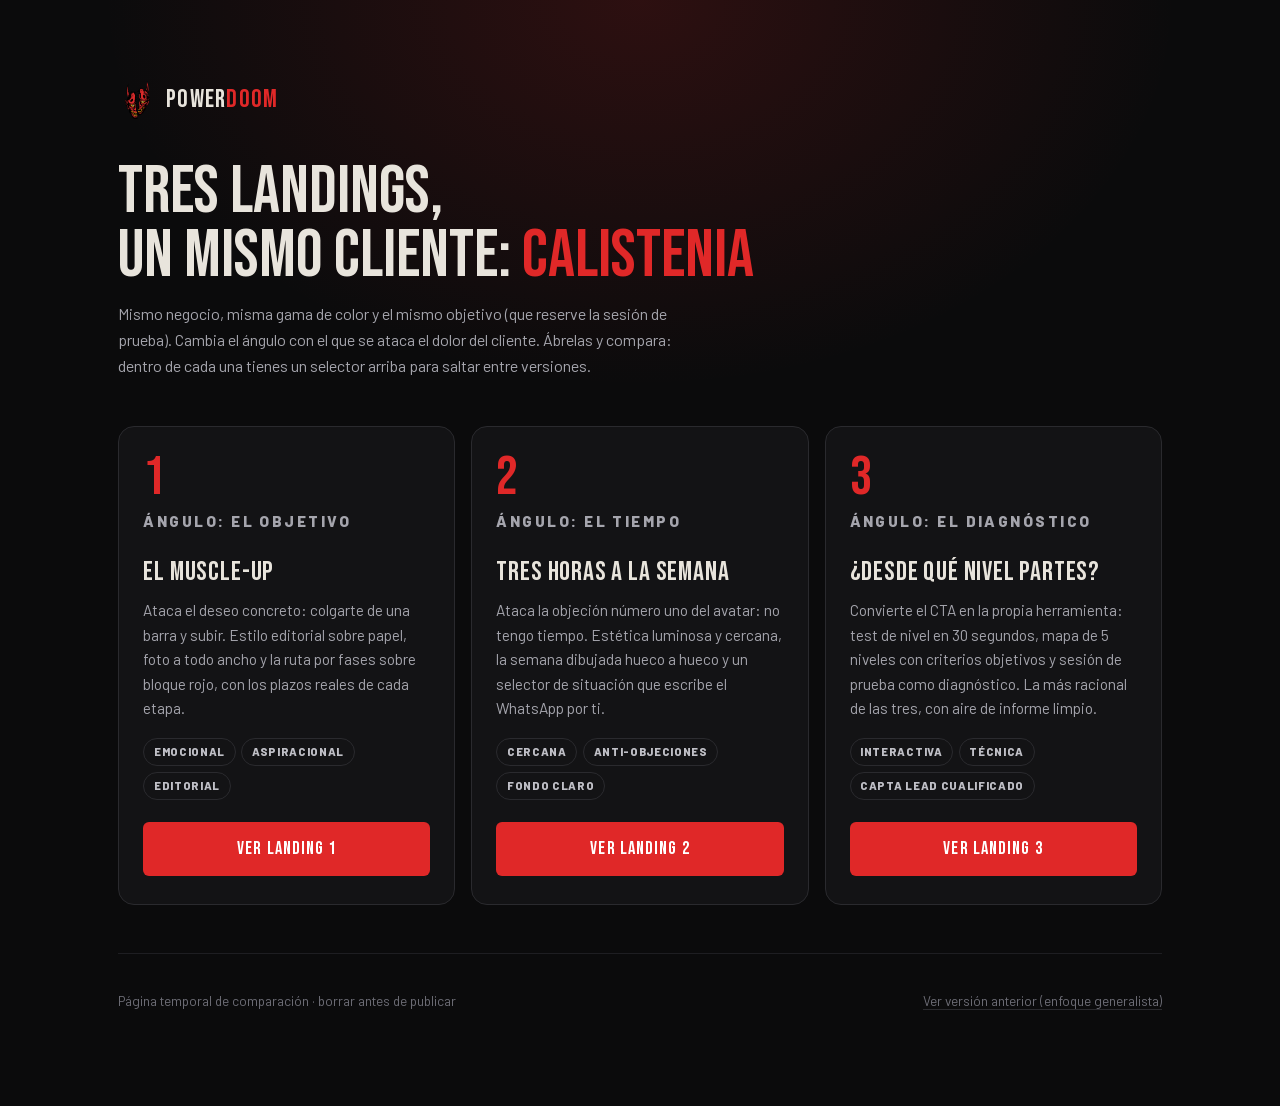
==== index.html @ d5144b17 "feat: tres landings de calistenia para comparar Reenfoca el sitio a calistenia y al avatar objetivo " ====
<!DOCTYPE html>
<html lang="es">
<head>
<meta charset="utf-8">
<meta name="viewport" content="width=device-width, initial-scale=1">
<title>PowerDoom · Elegir versión de landing</title>
<meta name="robots" content="noindex,nofollow">
<meta name="theme-color" content="#0B0B0C">
<link rel="icon" href="assets/favicon.svg" type="image/svg+xml">
<link rel="stylesheet" href="css/fonts.css">
<style>
  *,*::before,*::after{box-sizing:border-box}
  body{margin:0;background:#0B0B0C;color:#E8E4DC;font-family:'Barlow',system-ui,sans-serif;line-height:1.6;
    background-image:radial-gradient(60% 50% at 50% 0%,rgba(224,40,40,.16),transparent 70%)}
  a{color:inherit;text-decoration:none}
  .wrap{max-width:1120px;margin-inline:auto;padding:clamp(2.5rem,7vw,5rem) clamp(1.1rem,4vw,2.4rem)}
  .top{display:flex;align-items:center;gap:.6rem;margin-bottom:2.5rem}
  .top img{width:38px;height:38px;object-fit:contain}
  .top span{font-family:'Bebas',sans-serif;font-size:1.6rem;letter-spacing:.05em}
  .top b{color:#E02828;font-weight:400}
  h1{font-family:'Bebas',sans-serif;font-weight:400;font-size:clamp(2.4rem,6vw,4.2rem);line-height:.95;margin:0 0 .8rem;text-transform:uppercase}
  h1 em{font-style:normal;color:#E02828}
  .sub{color:#a5a5ad;max-width:62ch;margin:0 0 3rem}
  .grid{display:grid;grid-template-columns:repeat(auto-fit,minmax(280px,1fr));gap:1rem}
  .card{display:flex;flex-direction:column;background:#131315;border:1px solid #2A2A2E;border-radius:16px;padding:1.8rem 1.5rem;transition:transform .25s cubic-bezier(.22,.61,.36,1),border-color .25s}
  .card:hover{transform:translateY(-6px);border-color:#E02828}
  .n{font-family:'Bebas',sans-serif;font-size:3.4rem;line-height:.8;color:#E02828;margin-bottom:.6rem}
  .card h2{font-family:'Bebas',sans-serif;font-weight:400;font-size:1.7rem;letter-spacing:.03em;margin:0 0 .2rem;text-transform:uppercase}
  .ang{font-size:.72rem;letter-spacing:.16em;text-transform:uppercase;color:#E02828;font-weight:800;margin:0 0 .9rem}
  .card p{color:#a5a5ad;margin:0 0 1.1rem;font-size:.96rem}
  .tags{list-style:none;display:flex;flex-wrap:wrap;gap:.35rem;padding:0;margin:0 0 1.4rem}
  .tags li{font-size:.7rem;letter-spacing:.06em;text-transform:uppercase;font-weight:700;color:#c0c0c7;border:1px solid #2A2A2E;border-radius:99px;padding:.25rem .6rem}
  .go{margin-top:auto;display:inline-flex;align-items:center;justify-content:center;background:#E02828;color:#fff;font-family:'Bebas',sans-serif;font-size:1.15rem;letter-spacing:.06em;padding:.75rem 1.2rem;border-radius:6px;text-transform:uppercase}
  .card:hover .go{background:#f23434}
  .foot{margin-top:3rem;font-size:.85rem;color:#6d6d76;border-top:1px solid #1E1E22;padding-top:1.4rem;display:flex;flex-wrap:wrap;gap:.5rem 1.5rem;justify-content:space-between}
  .foot a{border-bottom:1px solid #2A2A2E}
  .foot a:hover{color:#E02828}
</style>
</head>
<body>
<div class="wrap">
  <div class="top"><img src="assets/img/icon/powerdoom-head.webp" alt=""><span>POWER<b>DOOM</b></span></div>

  <h1>Tres landings,<br>un mismo cliente: <em>calistenia</em></h1>
  <p class="sub">Mismo negocio, misma gama de color y el mismo objetivo (que reserve la sesión de prueba). Cambia el ángulo con el que se ataca el dolor del cliente. Ábrelas y compara: dentro de cada una tienes un selector arriba para saltar entre versiones.</p>

  <div class="grid">
    <a class="card" href="l1.html">
      <div class="n">1</div>
      <p class="ang">Ángulo: el objetivo</p>
      <h2>El muscle-up</h2>
      <p>Ataca el deseo concreto: colgarte de una barra y subir. Estilo editorial sobre papel, foto a todo ancho y la ruta por fases sobre bloque rojo, con los plazos reales de cada etapa.</p>
      <ul class="tags"><li>Emocional</li><li>Aspiracional</li><li>Editorial</li></ul>
      <span class="go">Ver landing 1</span>
    </a>

    <a class="card" href="l2.html">
      <div class="n">2</div>
      <p class="ang">Ángulo: el tiempo</p>
      <h2>Tres horas a la semana</h2>
      <p>Ataca la objeción número uno del avatar: no tengo tiempo. Estética luminosa y cercana, la semana dibujada hueco a hueco y un selector de situación que escribe el WhatsApp por ti.</p>
      <ul class="tags"><li>Cercana</li><li>Anti-objeciones</li><li>Fondo claro</li></ul>
      <span class="go">Ver landing 2</span>
    </a>

    <a class="card" href="l3.html">
      <div class="n">3</div>
      <p class="ang">Ángulo: el diagnóstico</p>
      <h2>¿Desde qué nivel partes?</h2>
      <p>Convierte el CTA en la propia herramienta: test de nivel en 30 segundos, mapa de 5 niveles con criterios objetivos y sesión de prueba como diagnóstico. La más racional de las tres, con aire de informe limpio.</p>
      <ul class="tags"><li>Interactiva</li><li>Técnica</li><li>Capta lead cualificado</li></ul>
      <span class="go">Ver landing 3</span>
    </a>
  </div>

  <div class="foot">
    <p>Página temporal de comparación · borrar antes de publicar</p>
    <p><a href="old-generalista.html">Ver versión anterior (enfoque generalista)</a></p>
  </div>
</div>
</body>
</html>
---- css/fonts.css ----
/* Fuentes autoalojadas compartidas por las tres landings */
@font-face{font-family:'Bebas';src:url('../assets/fonts/bebasneue-400.woff2') format('woff2');font-weight:400;font-display:swap;font-style:normal}
@font-face{font-family:'Barlow';src:url('../assets/fonts/barlow-400.woff2') format('woff2');font-weight:400;font-display:swap;font-style:normal}
@font-face{font-family:'Barlow';src:url('../assets/fonts/barlow-600.woff2') format('woff2');font-weight:600;font-display:swap;font-style:normal}
@font-face{font-family:'Barlow';src:url('../assets/fonts/barlow-800.woff2') format('woff2');font-weight:800;font-display:swap;font-style:normal}
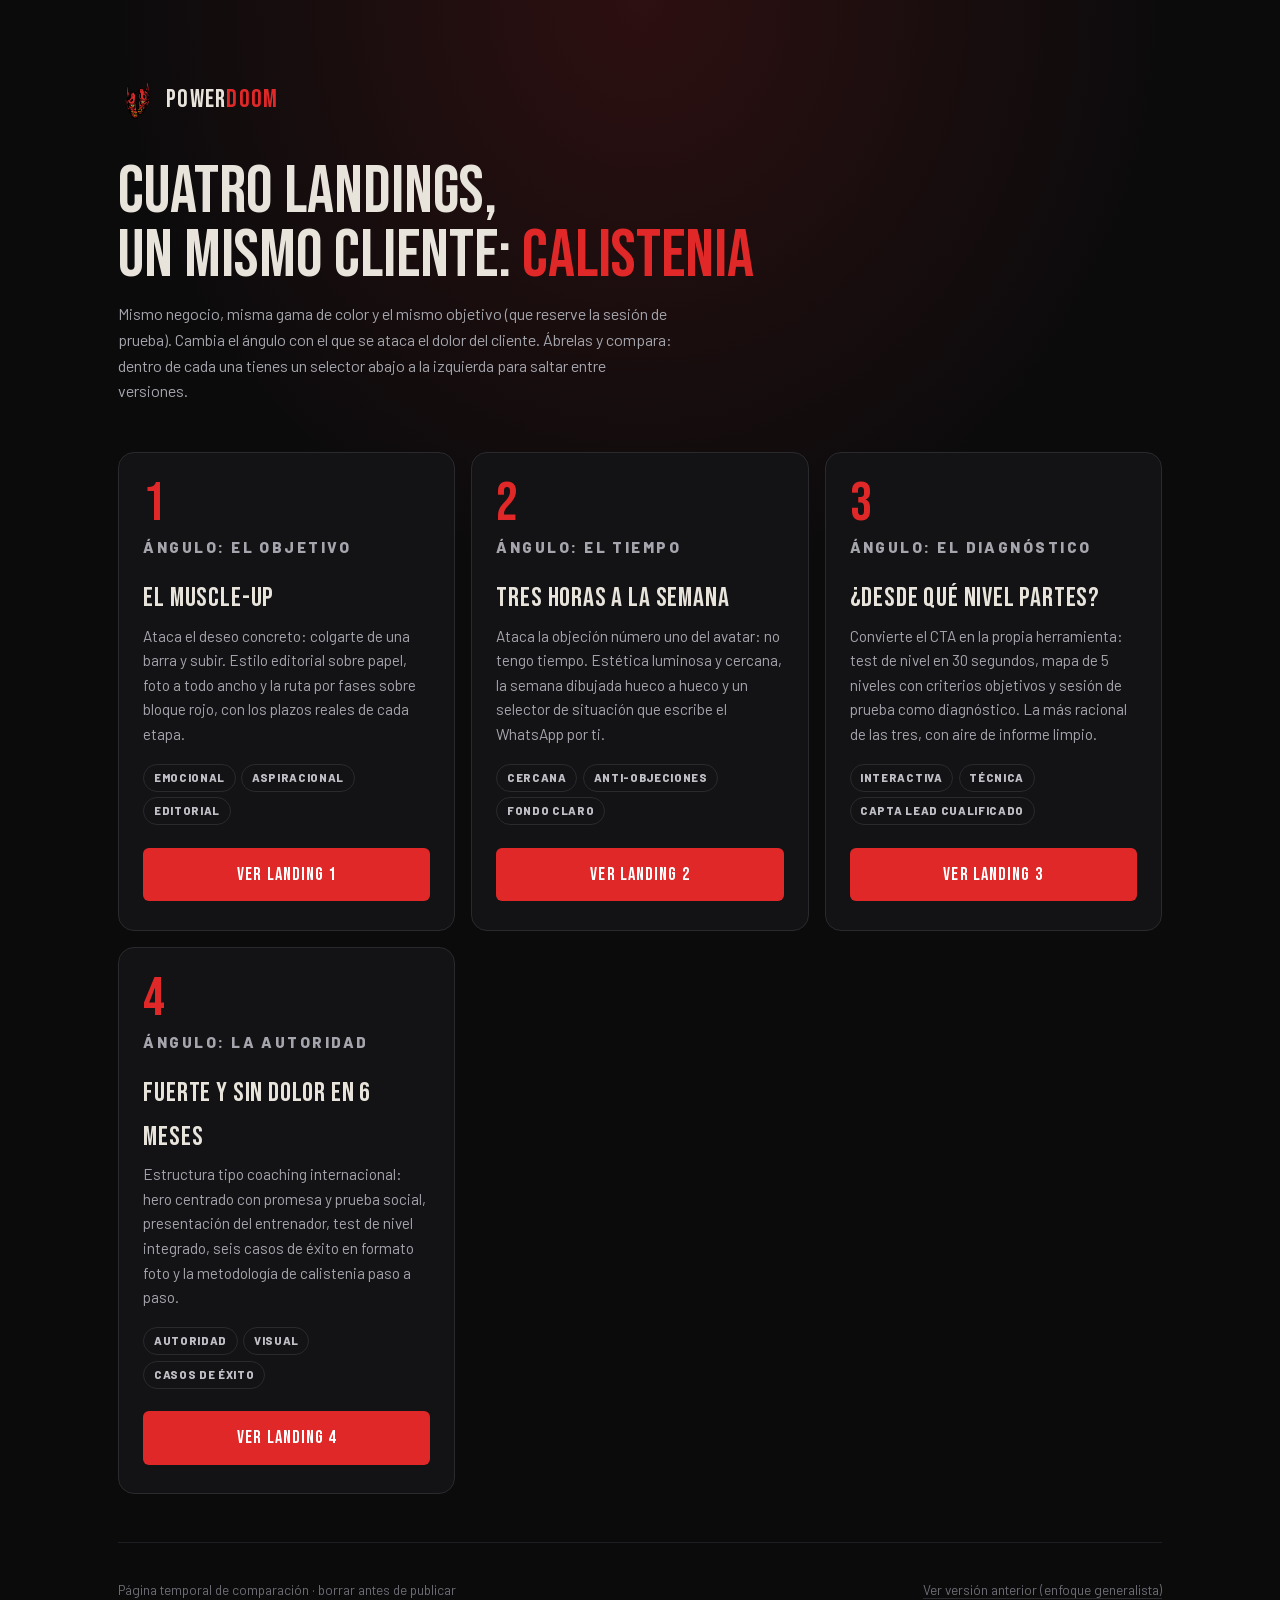
==== commit a6e34feb: "l4" ====
--- a/index.html
+++ b/index.html
@@ -41,8 +41,8 @@
 <div class="wrap">
   <div class="top"><img src="assets/img/icon/powerdoom-head.webp" alt=""><span>POWER<b>DOOM</b></span></div>
 
-  <h1>Tres landings,<br>un mismo cliente: <em>calistenia</em></h1>
-  <p class="sub">Mismo negocio, misma gama de color y el mismo objetivo (que reserve la sesión de prueba). Cambia el ángulo con el que se ataca el dolor del cliente. Ábrelas y compara: dentro de cada una tienes un selector arriba para saltar entre versiones.</p>
+  <h1>Cuatro landings,<br>un mismo cliente: <em>calistenia</em></h1>
+  <p class="sub">Mismo negocio, misma gama de color y el mismo objetivo (que reserve la sesión de prueba). Cambia el ángulo con el que se ataca el dolor del cliente. Ábrelas y compara: dentro de cada una tienes un selector abajo a la izquierda para saltar entre versiones.</p>
 
   <div class="grid">
     <a class="card" href="l1.html">
@@ -71,6 +71,15 @@
       <ul class="tags"><li>Interactiva</li><li>Técnica</li><li>Capta lead cualificado</li></ul>
       <span class="go">Ver landing 3</span>
     </a>
+
+    <a class="card" href="l4.html">
+      <div class="n">4</div>
+      <p class="ang">Ángulo: la autoridad</p>
+      <h2>Fuerte y sin dolor en 6 meses</h2>
+      <p>Estructura tipo coaching internacional: hero centrado con promesa y prueba social, presentación del entrenador, test de nivel integrado, seis casos de éxito en formato foto y la metodología de calistenia paso a paso.</p>
+      <ul class="tags"><li>Autoridad</li><li>Visual</li><li>Casos de éxito</li></ul>
+      <span class="go">Ver landing 4</span>
+    </a>
   </div>
 
   <div class="foot">
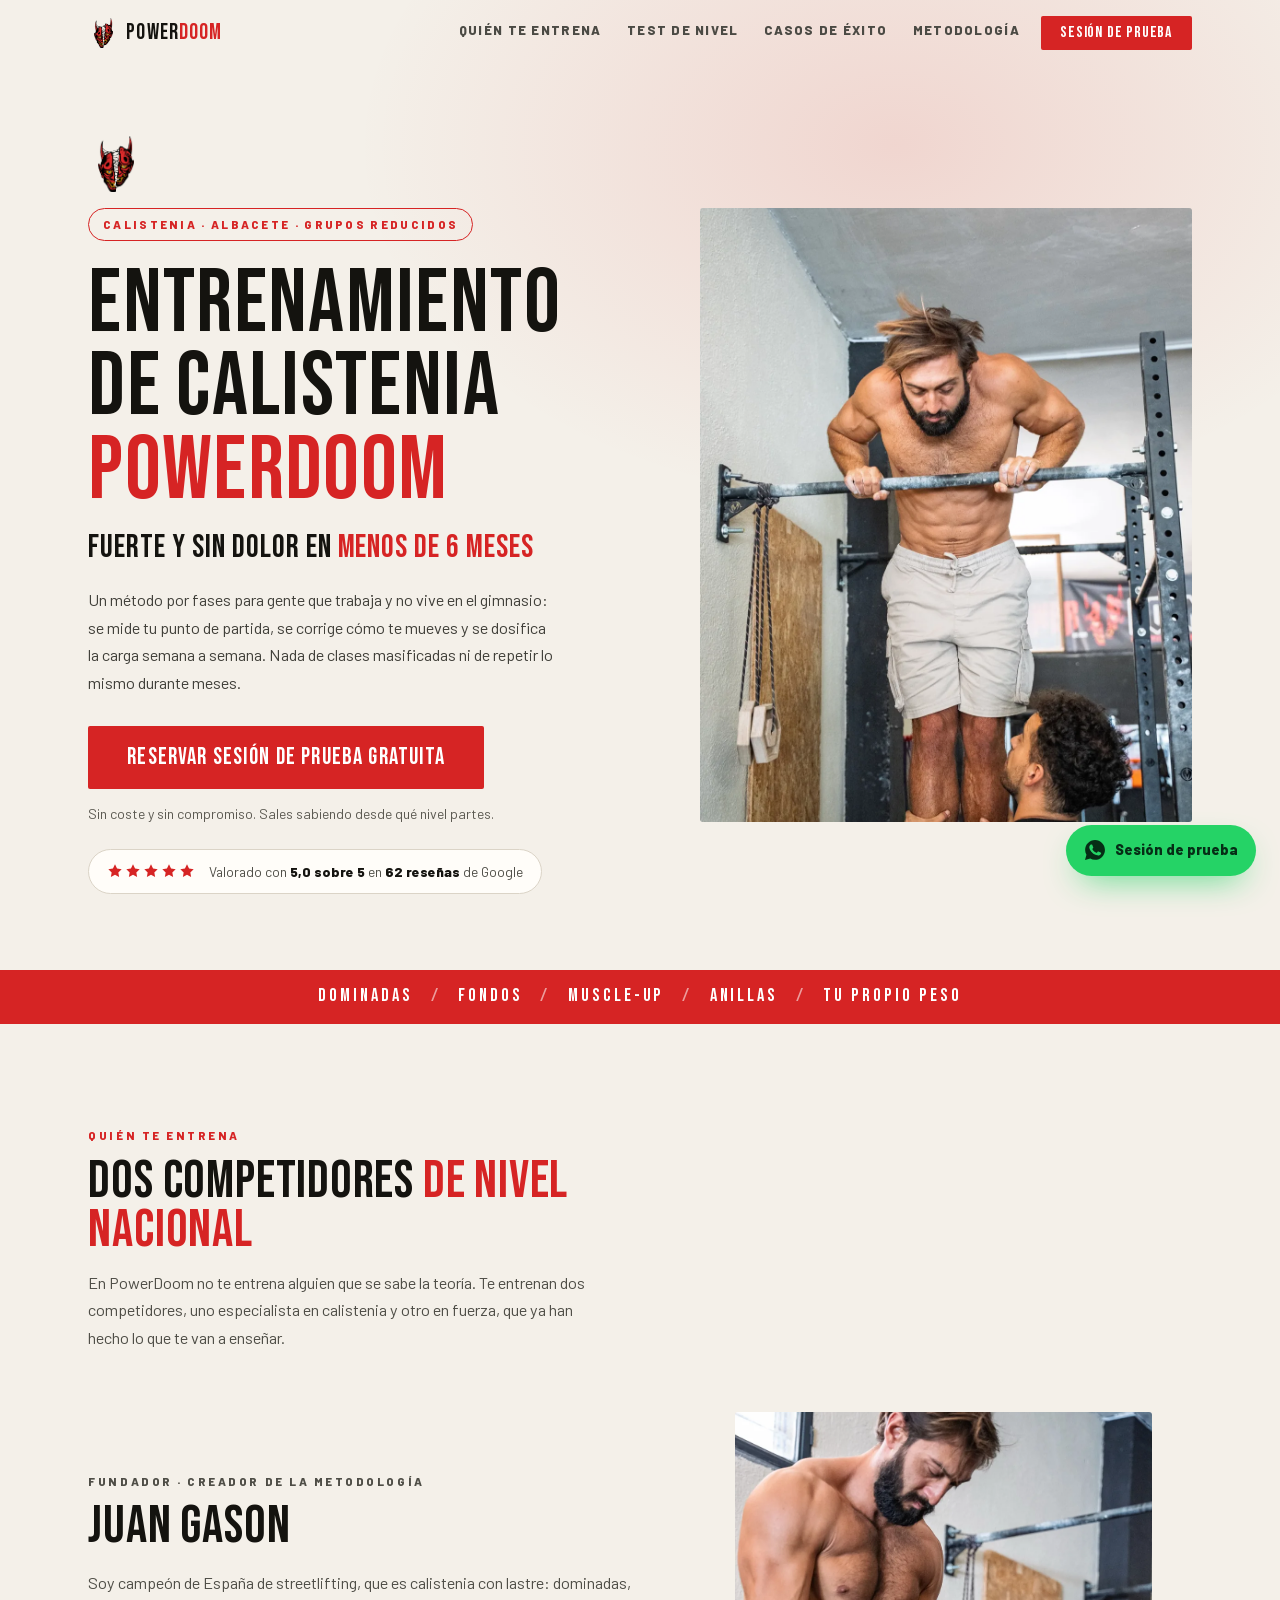
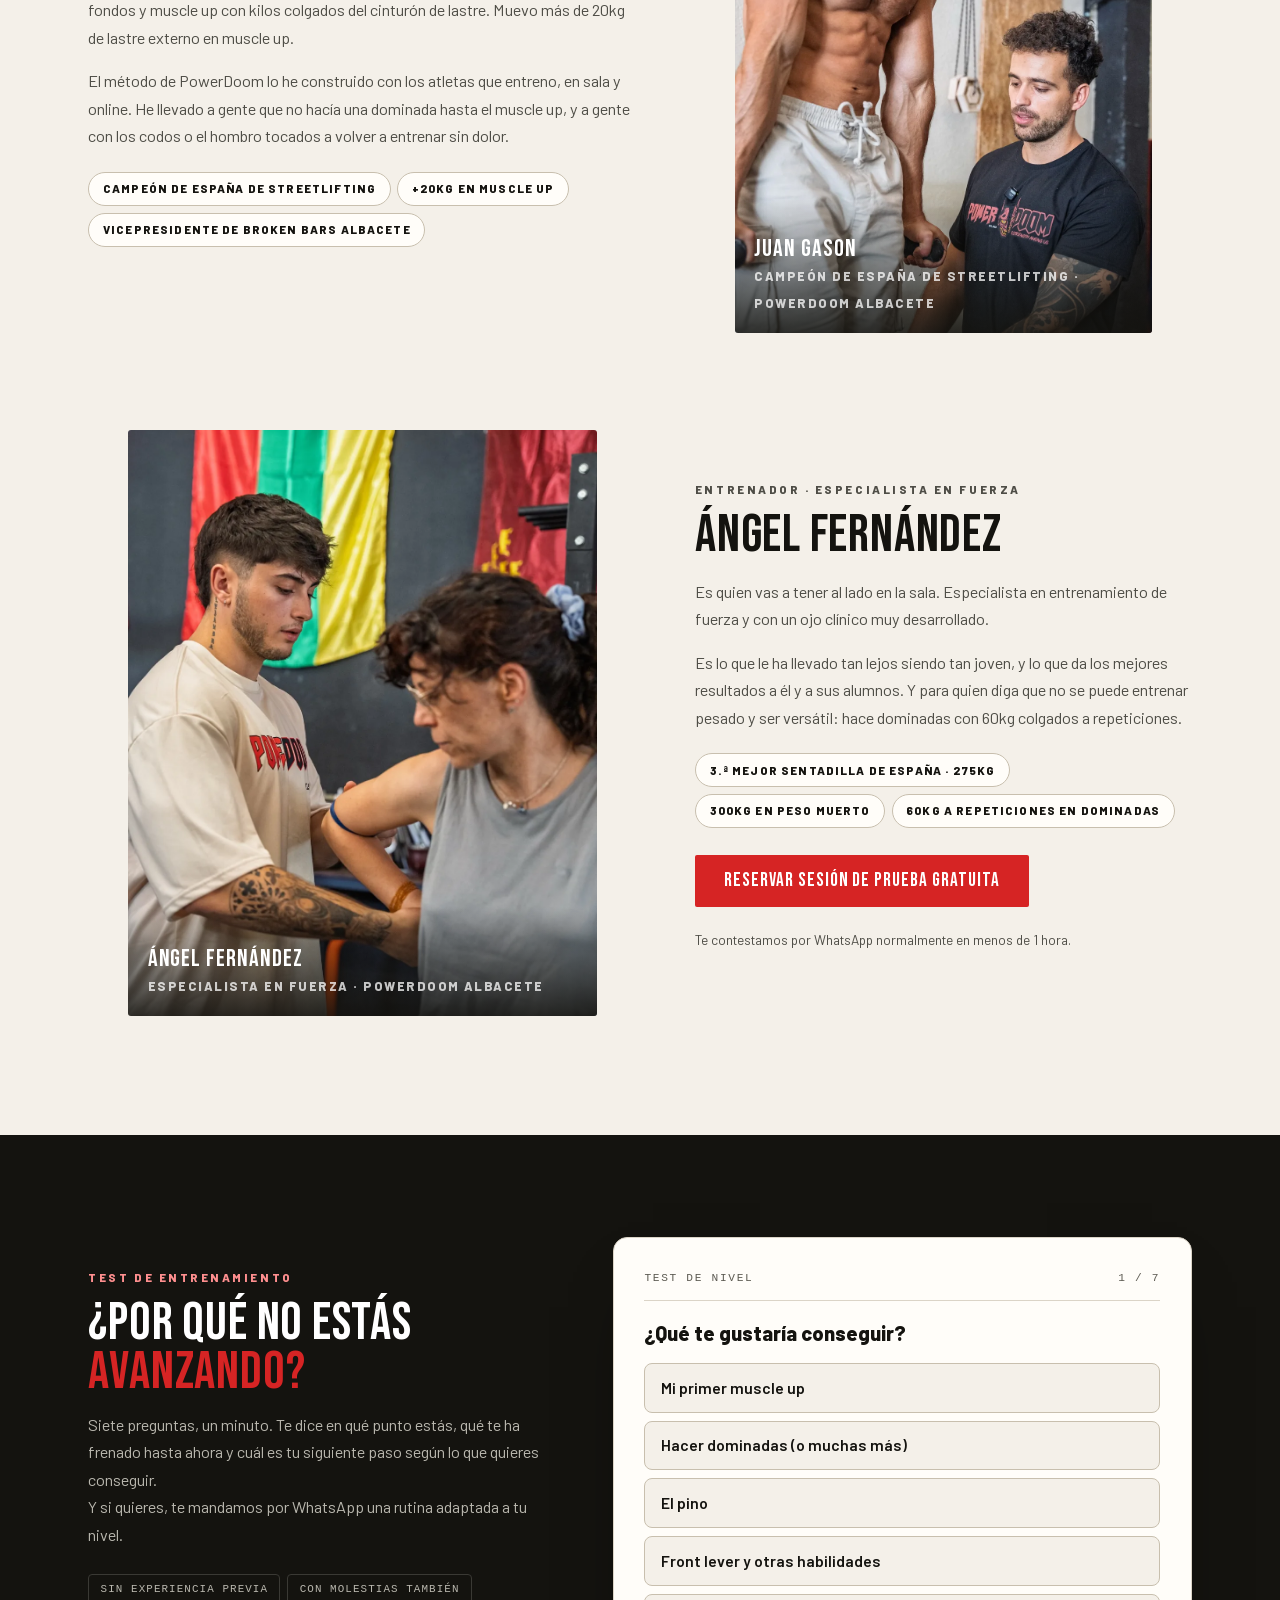
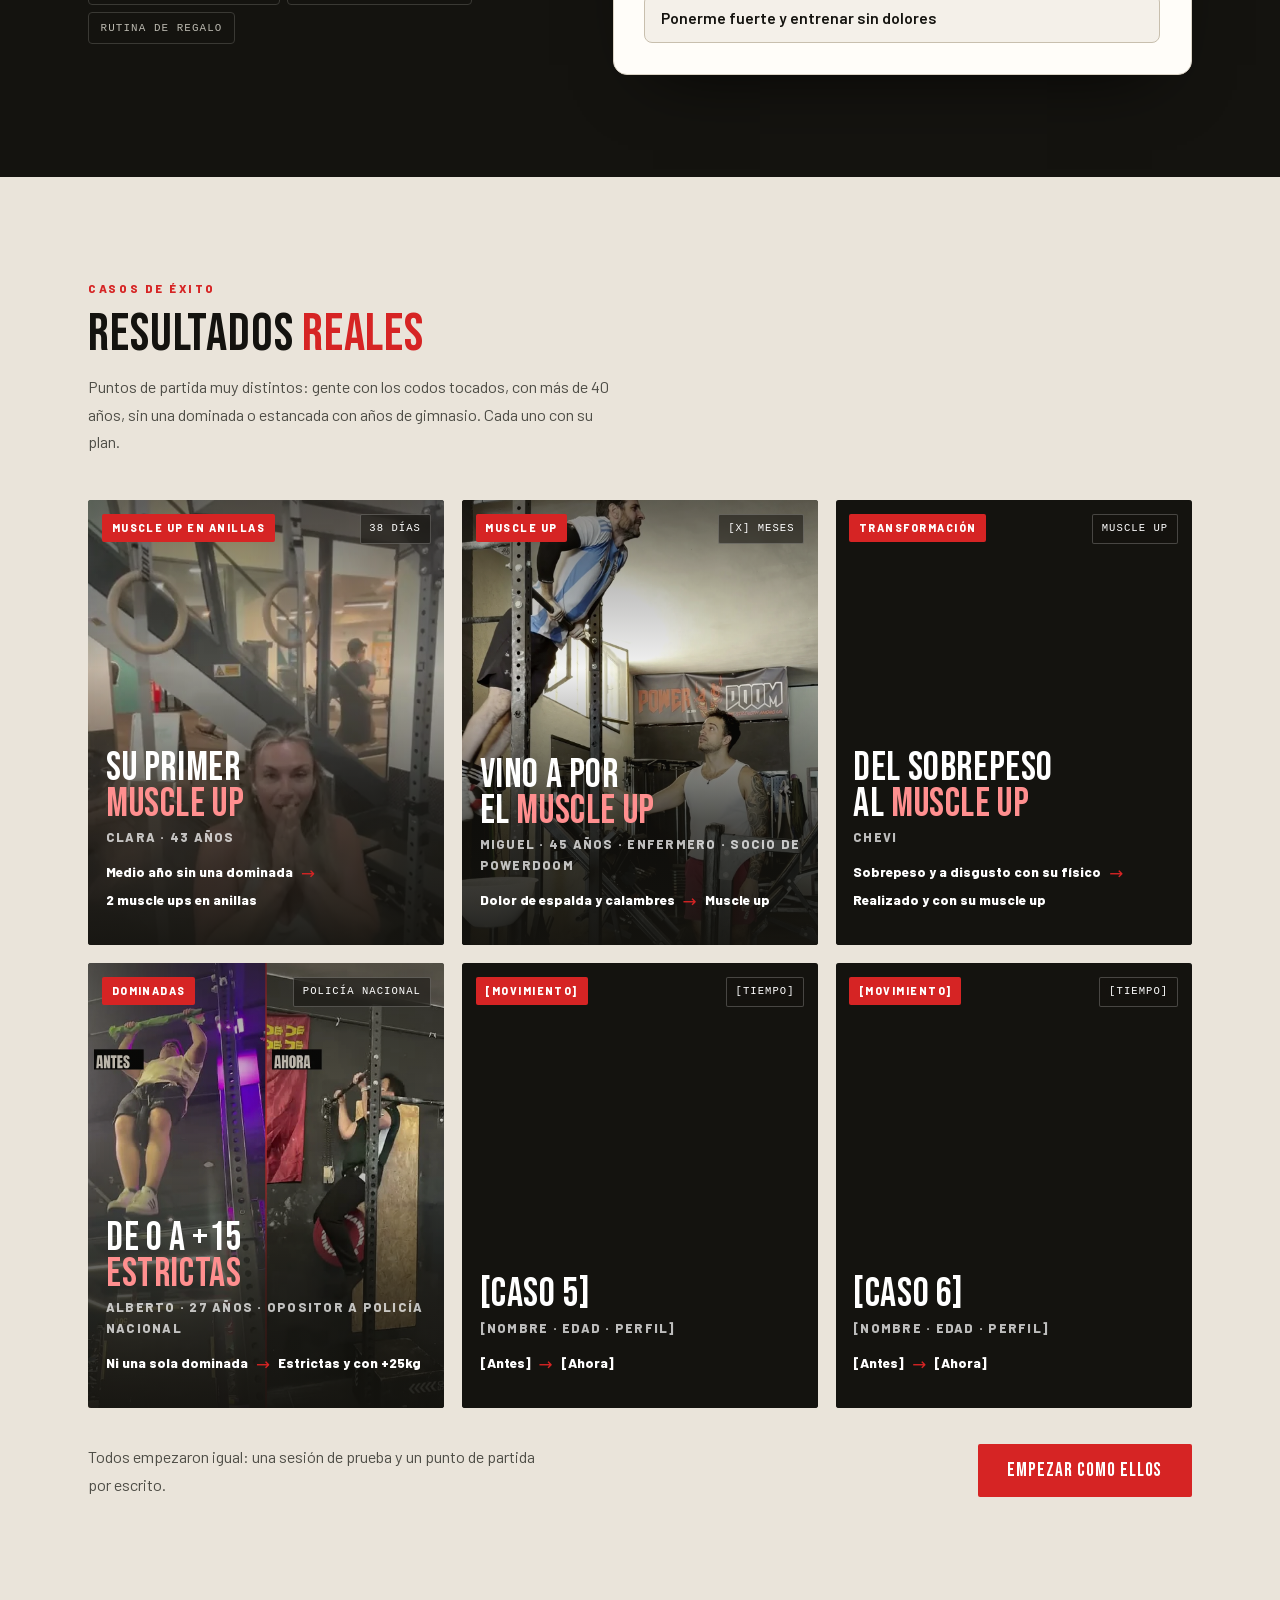
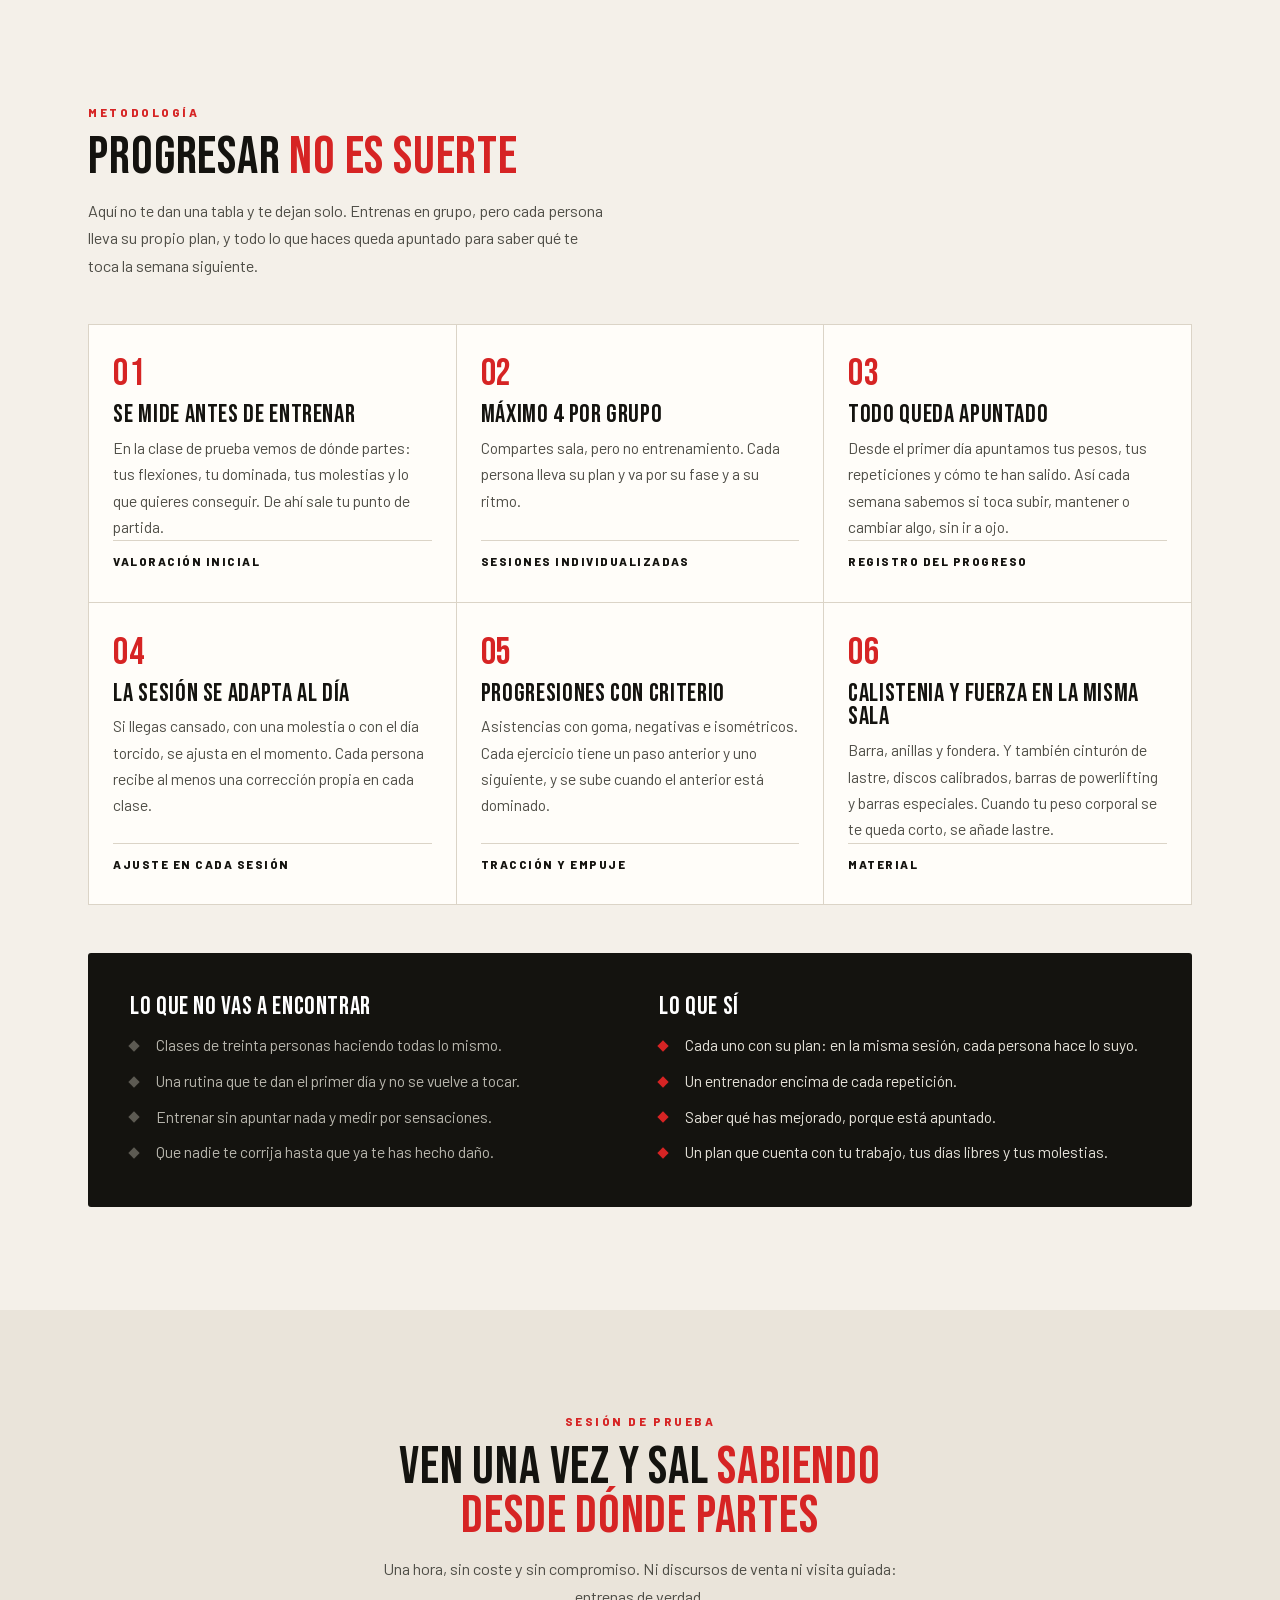
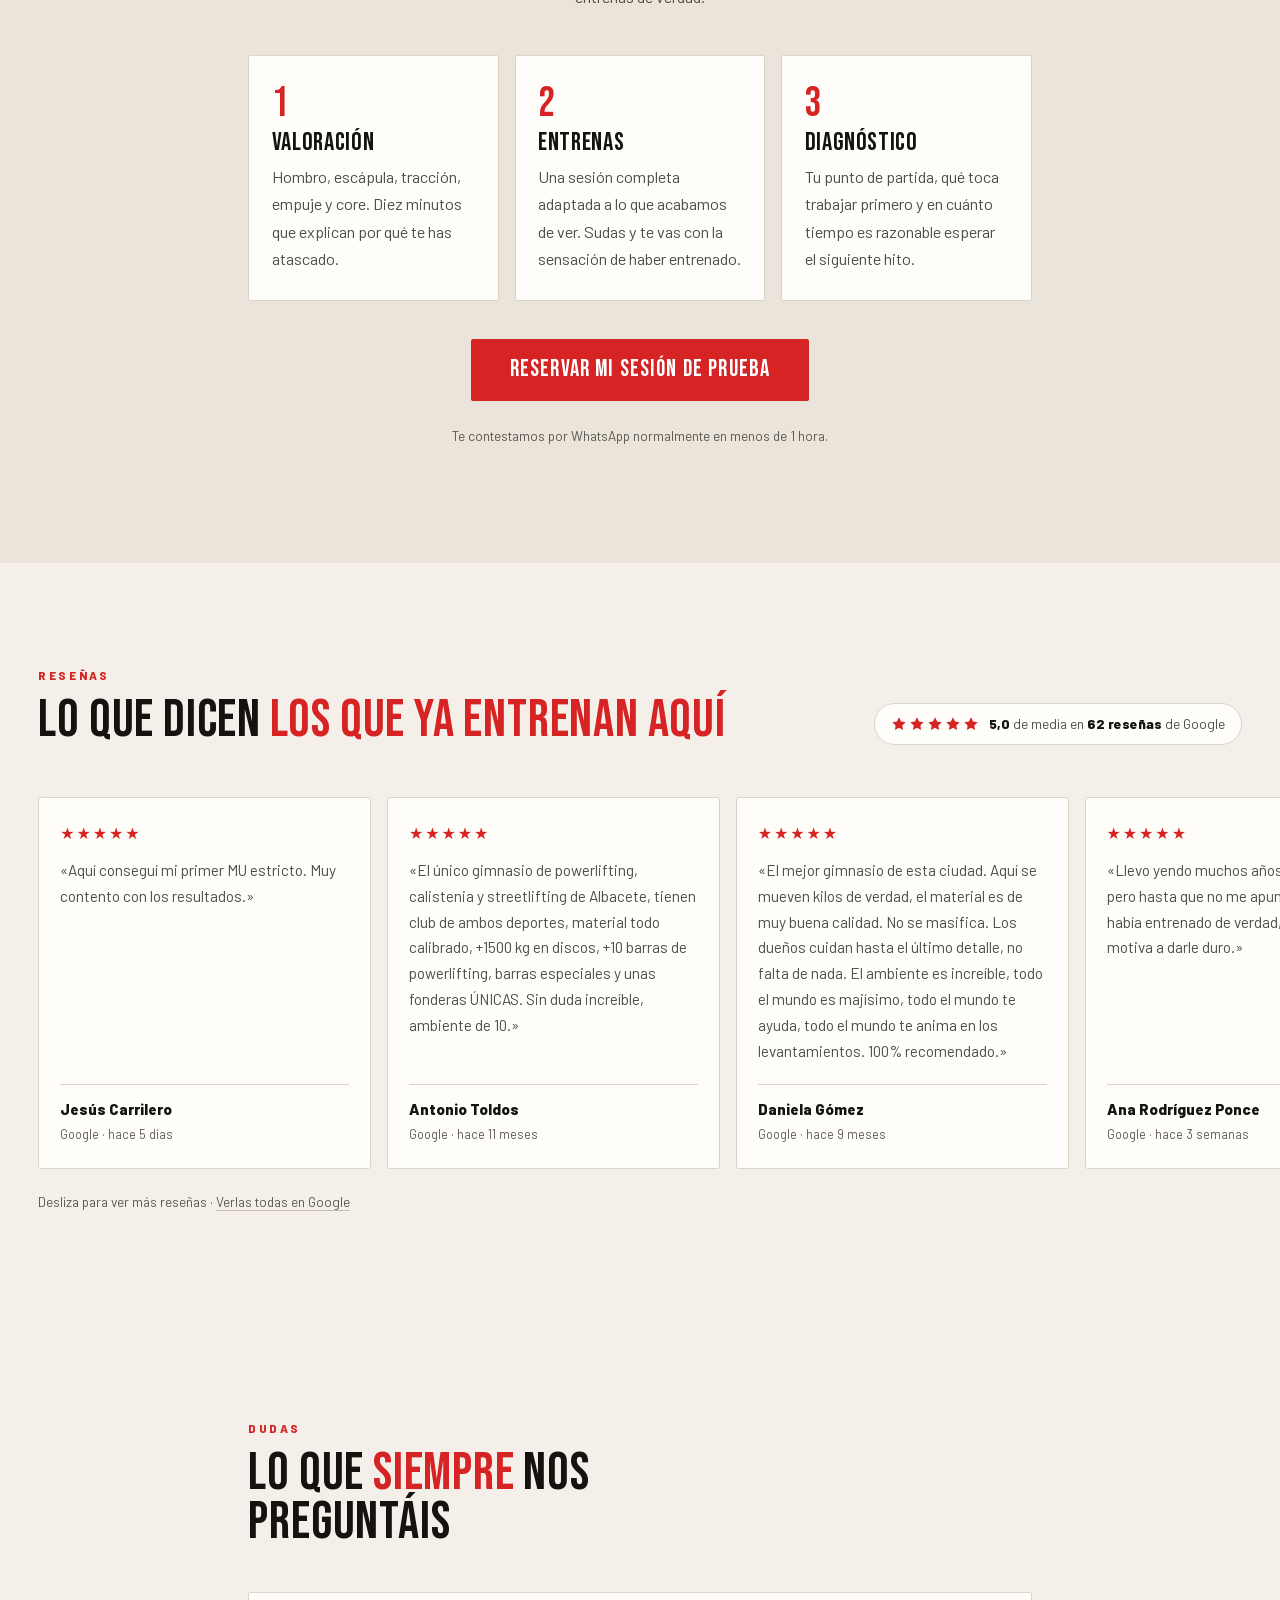
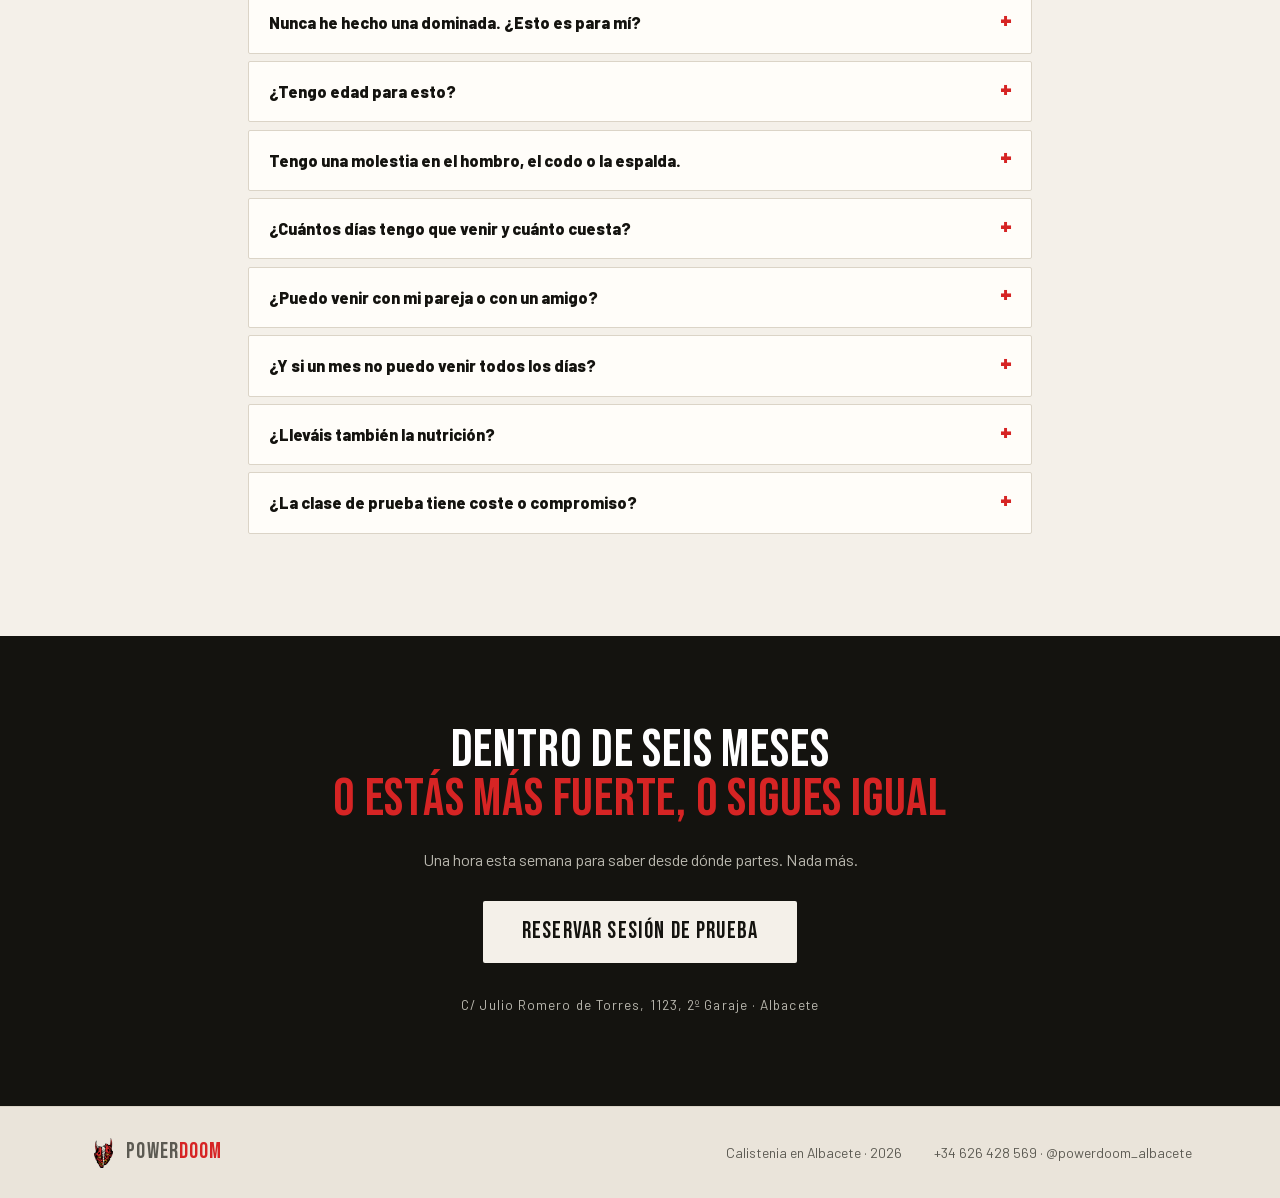
==== commit 762ba3a5: "feat: la landing 4 pasa a ser la página principal - l4.html se renombra a index.html y pierde el sel" ====
--- a/index.html
+++ b/index.html
@@ -2,90 +2,568 @@
 <html lang="es">
 <head>
 <meta charset="utf-8">
-<meta name="viewport" content="width=device-width, initial-scale=1">
-<title>PowerDoom · Elegir versión de landing</title>
+<meta name="viewport" content="width=device-width, initial-scale=1, viewport-fit=cover">
+<title>Calistenia en Albacete · Fuerte y sin dolor en menos de 6 meses | PowerDoom</title>
+<meta name="description" content="Entrenamiento de calistenia en Albacete en grupos reducidos. Método propio, progresiones medidas y un entrenador pendiente de ti. Calcula tu nivel y reserva tu sesión de prueba gratuita.">
+<meta name="theme-color" content="#F4F0E9">
 <meta name="robots" content="noindex,nofollow">
-<meta name="theme-color" content="#0B0B0C">
+<meta property="og:title" content="Fuerte y sin dolor en menos de 6 meses · Calistenia en Albacete">
+<meta property="og:description" content="Método de calistenia por fases, grupos reducidos y sesión de prueba sin coste. Calcula tu nivel en 30 segundos.">
 <link rel="icon" href="assets/favicon.svg" type="image/svg+xml">
+<link rel="preload" href="assets/fonts/bebasneue-400.woff2" as="font" type="font/woff2" crossorigin>
+<link rel="preload" href="assets/fonts/barlow-400.woff2" as="font" type="font/woff2" crossorigin>
 <link rel="stylesheet" href="css/fonts.css">
-<style>
-  *,*::before,*::after{box-sizing:border-box}
-  body{margin:0;background:#0B0B0C;color:#E8E4DC;font-family:'Barlow',system-ui,sans-serif;line-height:1.6;
-    background-image:radial-gradient(60% 50% at 50% 0%,rgba(224,40,40,.16),transparent 70%)}
-  a{color:inherit;text-decoration:none}
-  .wrap{max-width:1120px;margin-inline:auto;padding:clamp(2.5rem,7vw,5rem) clamp(1.1rem,4vw,2.4rem)}
-  .top{display:flex;align-items:center;gap:.6rem;margin-bottom:2.5rem}
-  .top img{width:38px;height:38px;object-fit:contain}
-  .top span{font-family:'Bebas',sans-serif;font-size:1.6rem;letter-spacing:.05em}
-  .top b{color:#E02828;font-weight:400}
-  h1{font-family:'Bebas',sans-serif;font-weight:400;font-size:clamp(2.4rem,6vw,4.2rem);line-height:.95;margin:0 0 .8rem;text-transform:uppercase}
-  h1 em{font-style:normal;color:#E02828}
-  .sub{color:#a5a5ad;max-width:62ch;margin:0 0 3rem}
-  .grid{display:grid;grid-template-columns:repeat(auto-fit,minmax(280px,1fr));gap:1rem}
-  .card{display:flex;flex-direction:column;background:#131315;border:1px solid #2A2A2E;border-radius:16px;padding:1.8rem 1.5rem;transition:transform .25s cubic-bezier(.22,.61,.36,1),border-color .25s}
-  .card:hover{transform:translateY(-6px);border-color:#E02828}
-  .n{font-family:'Bebas',sans-serif;font-size:3.4rem;line-height:.8;color:#E02828;margin-bottom:.6rem}
-  .card h2{font-family:'Bebas',sans-serif;font-weight:400;font-size:1.7rem;letter-spacing:.03em;margin:0 0 .2rem;text-transform:uppercase}
-  .ang{font-size:.72rem;letter-spacing:.16em;text-transform:uppercase;color:#E02828;font-weight:800;margin:0 0 .9rem}
-  .card p{color:#a5a5ad;margin:0 0 1.1rem;font-size:.96rem}
-  .tags{list-style:none;display:flex;flex-wrap:wrap;gap:.35rem;padding:0;margin:0 0 1.4rem}
-  .tags li{font-size:.7rem;letter-spacing:.06em;text-transform:uppercase;font-weight:700;color:#c0c0c7;border:1px solid #2A2A2E;border-radius:99px;padding:.25rem .6rem}
-  .go{margin-top:auto;display:inline-flex;align-items:center;justify-content:center;background:#E02828;color:#fff;font-family:'Bebas',sans-serif;font-size:1.15rem;letter-spacing:.06em;padding:.75rem 1.2rem;border-radius:6px;text-transform:uppercase}
-  .card:hover .go{background:#f23434}
-  .foot{margin-top:3rem;font-size:.85rem;color:#6d6d76;border-top:1px solid #1E1E22;padding-top:1.4rem;display:flex;flex-wrap:wrap;gap:.5rem 1.5rem;justify-content:space-between}
-  .foot a{border-bottom:1px solid #2A2A2E}
-  .foot a:hover{color:#E02828}
+<link rel="stylesheet" href="css/l4.css">
+<script>document.documentElement.className='js'</script>
+
+<style id="test-css">
+  .q__back{background:none;border:0;color:var(--ink-s);font:600 .82rem/1 'Barlow',sans-serif;cursor:pointer;margin-top:.9rem;padding:0;text-decoration:underline}
+  #r-mol:empty{display:none}
 </style>
 </head>
 <body>
-<div class="wrap">
-  <div class="top"><img src="assets/img/icon/powerdoom-head.webp" alt=""><span>POWER<b>DOOM</b></span></div>
-
-  <h1>Cuatro landings,<br>un mismo cliente: <em>calistenia</em></h1>
-  <p class="sub">Mismo negocio, misma gama de color y el mismo objetivo (que reserve la sesión de prueba). Cambia el ángulo con el que se ataca el dolor del cliente. Ábrelas y compara: dentro de cada una tienes un selector abajo a la izquierda para saltar entre versiones.</p>
-
-  <div class="grid">
-    <a class="card" href="l1.html">
-      <div class="n">1</div>
-      <p class="ang">Ángulo: el objetivo</p>
-      <h2>El muscle-up</h2>
-      <p>Ataca el deseo concreto: colgarte de una barra y subir. Estilo editorial sobre papel, foto a todo ancho y la ruta por fases sobre bloque rojo, con los plazos reales de cada etapa.</p>
-      <ul class="tags"><li>Emocional</li><li>Aspiracional</li><li>Editorial</li></ul>
-      <span class="go">Ver landing 1</span>
-    </a>
-
-    <a class="card" href="l2.html">
-      <div class="n">2</div>
-      <p class="ang">Ángulo: el tiempo</p>
-      <h2>Tres horas a la semana</h2>
-      <p>Ataca la objeción número uno del avatar: no tengo tiempo. Estética luminosa y cercana, la semana dibujada hueco a hueco y un selector de situación que escribe el WhatsApp por ti.</p>
-      <ul class="tags"><li>Cercana</li><li>Anti-objeciones</li><li>Fondo claro</li></ul>
-      <span class="go">Ver landing 2</span>
-    </a>
-
-    <a class="card" href="l3.html">
-      <div class="n">3</div>
-      <p class="ang">Ángulo: el diagnóstico</p>
-      <h2>¿Desde qué nivel partes?</h2>
-      <p>Convierte el CTA en la propia herramienta: test de nivel en 30 segundos, mapa de 5 niveles con criterios objetivos y sesión de prueba como diagnóstico. La más racional de las tres, con aire de informe limpio.</p>
-      <ul class="tags"><li>Interactiva</li><li>Técnica</li><li>Capta lead cualificado</li></ul>
-      <span class="go">Ver landing 3</span>
-    </a>
-
-    <a class="card" href="l4.html">
-      <div class="n">4</div>
-      <p class="ang">Ángulo: la autoridad</p>
-      <h2>Fuerte y sin dolor en 6 meses</h2>
-      <p>Estructura tipo coaching internacional: hero centrado con promesa y prueba social, presentación del entrenador, test de nivel integrado, seis casos de éxito en formato foto y la metodología de calistenia paso a paso.</p>
-      <ul class="tags"><li>Autoridad</li><li>Visual</li><li>Casos de éxito</li></ul>
-      <span class="go">Ver landing 4</span>
-    </a>
-  </div>
-
-  <div class="foot">
-    <p>Página temporal de comparación · borrar antes de publicar</p>
-    <p><a href="old-generalista.html">Ver versión anterior (enfoque generalista)</a></p>
-  </div>
+
+<header class="nav" data-nav>
+  <div class="wrap nav__in">
+    <a class="logo" href="#top"><img src="assets/img/icon/powerdoom-head.webp" alt="" width="32" height="32" decoding="async"><span>POWER<b>DOOM</b></span></a>
+    <nav class="nav__links" aria-label="Principal">
+      <a href="#entrenador">Quién te entrena</a>
+      <a href="#test">Test de nivel</a>
+      <a href="#casos">Casos de éxito</a>
+      <a href="#metodo">Metodología</a>
+    </nav>
+    <a class="btn btn--red btn--sm nav__cta" data-wa="Hola 👋 Quiero reservar una sesión de prueba de calistenia.">Sesión de prueba</a>
+    <button class="burger" data-burger aria-label="Menú" aria-expanded="false" aria-controls="menu"><span></span><span></span><span></span></button>
+  </div>
+</header>
+<div class="menu" id="menu" data-menu hidden>
+  <a href="#entrenador">Quién te entrena</a><a href="#test">Test de nivel</a><a href="#casos">Casos de éxito</a><a href="#metodo">Metodología</a><a href="#prueba">Sesión de prueba</a><a href="#resenas">Reseñas</a><a href="#faq">Preguntas</a>
+  <a class="btn btn--red" data-wa="Hola 👋 Quiero reservar una sesión de prueba de calistenia.">Reservar sesión de prueba</a>
 </div>
+
+<main id="top">
+
+<!-- ══ 1 · HERO (centrado, estilo autoridad) ══ -->
+<section class="hero">
+  <div class="wrap hero__grid">
+   <div class="hero__txt">
+    <img class="hero__mark" src="assets/img/icon/powerdoom-head.webp" alt="" width="64" height="64" decoding="async">
+    <p class="tag">Calistenia · Albacete · Grupos reducidos</p>
+    <h1>Entrenamiento<br>de calistenia<br><em>PowerDoom</em></h1>
+    <p class="hero__claim">Fuerte y sin dolor en <b>menos de 6 meses</b></p>
+    <p class="hero__sub">Un método por fases para gente que trabaja y no vive en el gimnasio: se mide tu punto de partida, se corrige cómo te mueves y se dosifica la carga semana a semana. Nada de clases masificadas ni de repetir lo mismo durante meses.</p>
+    <a class="btn btn--red btn--lg" data-wa="Hola 👋 Quiero reservar mi sesión de prueba gratuita de calistenia. ¿Qué días tenéis hueco?">Reservar sesión de prueba gratuita</a>
+    <p class="hero__note">Sin coste y sin compromiso. Sales sabiendo desde qué nivel partes.</p>
+
+    <!-- ▼▼ EDITA AQUÍ: prueba social (número y fuente reales) ▼▼ -->
+    <div class="trust">
+      <span class="trust__stars" aria-hidden="true">
+        <svg viewBox="0 0 24 24"><path d="m12 2 3.09 6.26L22 9.27l-5 4.87 1.18 6.88L12 17.77l-6.18 3.25L7 14.14l-5-4.87 6.91-1.01L12 2Z"/></svg>
+        <svg viewBox="0 0 24 24"><path d="m12 2 3.09 6.26L22 9.27l-5 4.87 1.18 6.88L12 17.77l-6.18 3.25L7 14.14l-5-4.87 6.91-1.01L12 2Z"/></svg>
+        <svg viewBox="0 0 24 24"><path d="m12 2 3.09 6.26L22 9.27l-5 4.87 1.18 6.88L12 17.77l-6.18 3.25L7 14.14l-5-4.87 6.91-1.01L12 2Z"/></svg>
+        <svg viewBox="0 0 24 24"><path d="m12 2 3.09 6.26L22 9.27l-5 4.87 1.18 6.88L12 17.77l-6.18 3.25L7 14.14l-5-4.87 6.91-1.01L12 2Z"/></svg>
+        <svg viewBox="0 0 24 24"><path d="m12 2 3.09 6.26L22 9.27l-5 4.87 1.18 6.88L12 17.77l-6.18 3.25L7 14.14l-5-4.87 6.91-1.01L12 2Z"/></svg>
+      </span>
+      <p>Valorado con <b><span data-resenas-nota>5,0</span> sobre 5</b> en <b data-resenas-total>62 reseñas</b> de Google</p>
+    </div>
+    <!-- ▲▲ FIN prueba social ▲▲ -->
+   </div>
+
+   <figure class="hero__fig">
+     <img src="assets/img/fotos/hero.webp" style="object-position:50% 12%" alt="Alumno haciendo un muscle up con el entrenador al lado en PowerDoom Albacete" width="1600" height="1067" fetchpriority="high" decoding="async">
+   </figure>
+  </div>
+</section>
+
+<!-- BANDA -->
+<div class="band">
+  <div class="wrap band__in">
+    <span>Dominadas</span><i>/</i><span>Fondos</span><i>/</i><span>Muscle-up</span><i>/</i><span>Anillas</span><i>/</i><span>Tu propio peso</span>
+  </div>
+</div>
+
+<!-- ══ 2 · QUIÉN TE ENTRENA ══ -->
+<section class="sec" id="entrenador">
+  <div class="wrap">
+    <header class="head reveal">
+      <p class="kicker">Quién te entrena</p>
+      <h2>Dos competidores <em>de nivel nacional</em></h2>
+      <p class="lead">En PowerDoom no te entrena alguien que se sabe la teoría. Te entrenan dos competidores, uno especialista en calistenia y otro en fuerza, que ya han hecho lo que te van a enseñar.</p>
+    </header>
+  </div>
+  <div class="wrap coach">
+    <div class="coach__txt reveal">
+      <p class="kicker">Fundador · Creador de la metodología</p>
+      <h2>Juan Gason</h2>
+      <p>Soy campeón de España de streetlifting, que es calistenia con lastre: dominadas, fondos y muscle up con kilos colgados del cinturón de lastre. Muevo más de 20kg de lastre externo en muscle up.</p>
+      <p>El método de PowerDoom lo he construido con los atletas que entreno, en sala y online. He llevado a gente que no hacía una dominada hasta el muscle up, y a gente con los codos o el hombro tocados a volver a entrenar sin dolor.</p>
+      <ul class="coach__creds">
+        <li>Campeón de España de streetlifting</li>
+        <li>+20kg en muscle up</li>
+        <li>Vicepresidente de Broken Bars Albacete</li>
+      </ul>
+    </div>
+    <figure class="coach__img reveal">
+      <img src="assets/img/fotos/coach-juan.webp" alt="Juan Gason corrigiendo un fondo en paralelas en PowerDoom" width="1067" height="1600" style="object-position:50% 30%" loading="lazy" decoding="async">
+      <figcaption class="coach__sig"><b>Juan Gason</b><span>Campeón de España de streetlifting · PowerDoom Albacete</span></figcaption>
+    </figure>
+  </div>
+  <div class="wrap coach" style="margin-top:clamp(2.4rem,5vw,4rem)">
+    <figure class="coach__img reveal">
+      <img src="assets/img/fotos/coach-angel.webp" alt="Ángel Fernández corrigiendo la posición del hombro de una alumna en PowerDoom" width="1067" height="1600" style="object-position:50% 30%" loading="lazy" decoding="async">
+      <figcaption class="coach__sig"><b>Ángel Fernández</b><span>Especialista en fuerza · PowerDoom Albacete</span></figcaption>
+    </figure>
+    <div class="coach__txt reveal">
+      <p class="kicker">Entrenador · Especialista en fuerza</p>
+      <h2>Ángel Fernández</h2>
+      <p>Es quien vas a tener al lado en la sala. Especialista en entrenamiento de fuerza y con un ojo clínico muy desarrollado.</p>
+      <p>Es lo que le ha llevado tan lejos siendo tan joven, y lo que da los mejores resultados a él y a sus alumnos. Y para quien diga que no se puede entrenar pesado y ser versátil: hace dominadas con 60kg colgados a repeticiones.</p>
+      <ul class="coach__creds">
+        <li>3.ª mejor sentadilla de España · 275kg</li>
+        <li>300kg en peso muerto</li>
+        <li>60kg a repeticiones en dominadas</li>
+      </ul>
+      <div class="coach__cta">
+        <a class="btn btn--red" data-wa="Hola 👋 Me gustaría hablar con el entrenador y reservar la sesión de prueba de calistenia.">Reservar sesión de prueba gratuita</a>
+        <p class="micro">Te contestamos por WhatsApp normalmente en menos de 1 hora.</p>
+      </div>
+    </div>
+  </div>
+</section>
+
+<!-- ══ 3 · TEST DE NIVEL ══ -->
+<section class="test-sec">
+  <div class="wrap test-grid">
+    <div class="test-grid__txt reveal">
+      <p class="kicker kicker--inv">Test de entrenamiento</p>
+      <h2>¿Por qué no estás <em>avanzando?</em></h2>
+      <p class="lead lead--inv">Siete preguntas, un minuto. Te dice en qué punto estás, qué te ha frenado hasta ahora y cuál es tu siguiente paso según lo que quieres conseguir.</p>
+      <p class="lead lead--inv">Y si quieres, te mandamos por WhatsApp una rutina adaptada a tu nivel.</p>
+      <ul class="pills">
+        <li>Sin experiencia previa</li><li>Con molestias también</li><li>Rutina de regalo</li>
+      </ul>
+    </div>
+
+    <div class="test" id="test">
+      <div class="test__head">
+        <span class="mono">Test de nivel</span>
+        <span class="mono" id="t-step">1 / 7</span>
+      </div>
+
+      <form id="t-form">
+        <fieldset class="q is-on" data-k="obj">
+          <legend>¿Qué te gustaría conseguir?</legend>
+          <div class="opts">
+            <button type="button" data-v="mu" data-t="Muscle up">Mi primer muscle up</button>
+            <button type="button" data-v="doms" data-t="Dominadas">Hacer dominadas (o muchas más)</button>
+            <button type="button" data-v="pino" data-t="Pino">El pino</button>
+            <button type="button" data-v="fl" data-t="Front lever">Front lever y otras habilidades</button>
+            <button type="button" data-v="salud" data-t="Fuerza y salud">Ponerme fuerte y entrenar sin dolores</button>
+          </div>
+        </fieldset>
+
+        <fieldset class="q" data-k="doms">
+          <legend>¿Cuántas dominadas estrictas haces hoy, sin impulso?</legend>
+          <div class="opts">
+            <button type="button" data-v="0" data-t="0 (me cuesta colgarme)">Ninguna, y me cuesta aguantar colgado</button>
+            <button type="button" data-v="1" data-t="0 (aguanto colgado)">Ninguna, pero aguanto colgado</button>
+            <button type="button" data-v="2" data-t="1-3">Entre 1 y 3</button>
+            <button type="button" data-v="3" data-t="4-9">Entre 4 y 9</button>
+            <button type="button" data-v="4" data-t="10+">10 o más</button>
+          </div>
+          <button type="button" class="q__back">← Anterior</button>
+        </fieldset>
+
+        <fieldset class="q" data-k="flex">
+          <legend>¿Y cuántas flexiones seguidas, bien hechas?</legend>
+          <div class="opts">
+            <button type="button" data-v="0" data-t="0 o con rodillas">Ninguna, o solo con rodillas</button>
+            <button type="button" data-v="1" data-t="1-10">Entre 1 y 10</button>
+            <button type="button" data-v="2" data-t="11-25">Entre 11 y 25</button>
+            <button type="button" data-v="3" data-t="+25">Más de 25</button>
+          </div>
+          <button type="button" class="q__back">← Anterior</button>
+        </fieldset>
+
+        <fieldset class="q" data-k="freno">
+          <legend>¿Qué has probado hasta ahora?</legend>
+          <div class="opts">
+            <button type="button" data-v="gym" data-t="Gimnasio sin plan">Gimnasio por mi cuenta, sin plan</button>
+            <button type="button" data-v="clase" data-t="Entrenador o clases">Entrenador o clases en grupo</button>
+            <button type="button" data-v="yt" data-t="Rutinas de internet">Rutinas de YouTube o de internet</button>
+            <button type="button" data-v="estancado" data-t="Calistenia, estancado">Calistenia, pero llevo tiempo estancado</button>
+            <button type="button" data-v="cero" data-t="Nada, de cero">Nada, empiezo de cero</button>
+          </div>
+          <button type="button" class="q__back">← Anterior</button>
+        </fieldset>
+
+        <fieldset class="q" data-k="molestia">
+          <legend>¿Tienes alguna molestia al entrenar?</legend>
+          <div class="opts">
+            <button type="button" data-v="no" data-t="Ninguna">No, ninguna</button>
+            <button type="button" data-v="codo" data-t="Codo o muñeca">Codo o muñeca</button>
+            <button type="button" data-v="hombro" data-t="Hombro">Hombro</button>
+            <button type="button" data-v="espalda" data-t="Espalda baja">Espalda baja</button>
+          </div>
+          <button type="button" class="q__back">← Anterior</button>
+        </fieldset>
+
+        <fieldset class="q" data-k="dias">
+          <legend>¿Cuántos días a la semana podrías venir?</legend>
+          <div class="opts">
+            <button type="button" data-v="1" data-t="1 día">1 día</button>
+            <button type="button" data-v="2" data-t="2 días">2 días</button>
+            <button type="button" data-v="3" data-t="3 días">3 días</button>
+          </div>
+          <button type="button" class="q__back">← Anterior</button>
+        </fieldset>
+
+        <fieldset class="q" data-k="hora">
+          <legend>¿Cuándo te viene mejor entrenar?</legend>
+          <div class="opts">
+            <button type="button" data-v="m" data-t="Por la mañana">Por la mañana</button>
+            <button type="button" data-v="t" data-t="Por la tarde">Por la tarde</button>
+          </div>
+          <button type="button" class="q__back">← Anterior</button>
+        </fieldset>
+      </form>
+
+      <div class="res" id="t-res" hidden>
+        <p class="mono">Tu punto de partida</p>
+        <h3 id="r-title" class="res__lvl" style="font-size:clamp(2.2rem,5vw,3.2rem)">Construir la base</h3>
+        <p id="r-txt"></p>
+        <p class="res__next"><span class="mono">Tu siguiente paso</span><b id="r-next"></b></p>
+        <p class="res__next"><span class="mono">Qué te ha frenado</span><span id="r-freno"></span></p>
+        <p class="res__next" id="r-mol-w"><span class="mono">Tu molestia</span><span id="r-mol"></span></p>
+        <div class="res__caso" style="background:var(--paper);border-radius:10px;padding:.9rem 1rem;margin:0 0 1.1rem">
+          <span class="mono">Alguien como tú</span>
+          <p style="margin:.35rem 0 .2rem"><b id="r-caso-n"></b></p>
+          <p id="r-caso-t" style="margin:0"></p>
+          <a id="r-caso-u" href="#" target="_blank" rel="noopener" style="font-weight:700;color:var(--red)">Ver su caso →</a>
+        </div>
+        <p class="res__next"><span class="mono">Tu rutina de regalo</span><b id="r-rutina"></b></p>
+        <p class="micro" style="margin-bottom:1rem">Con los días que puedes venir: <b id="r-tarifa"></b>. Si venís dos personas, cada una paga la sesión a 12,50€.</p>
+        <a class="btn btn--red btn--full" id="r-cta" href="#" target="_blank" rel="noopener">Quiero mi rutina y la clase de prueba</a>
+        <button type="button" class="res__again" id="r-again">Repetir el test</button>
+        <p class="micro">Te escribimos por WhatsApp con tu rutina. La clase de prueba es gratis y no te pedimos ningún dato de pago.</p>
+      </div>
+    </div>
+  </div>
+</section>
+
+<!-- ══ 4 · CASOS DE ÉXITO ══ -->
+<section class="sec sec--soft" id="casos">
+  <div class="wrap">
+    <header class="head reveal">
+      <p class="kicker">Casos de éxito</p>
+      <h2>Resultados <em>reales</em></h2>
+      <p class="lead">Puntos de partida muy distintos: gente con los codos tocados, con más de 40 años, sin una dominada o estancada con años de gimnasio. Cada uno con su plan.</p>
+    </header>
+    <div class="casos">
+
+      <article class="caso reveal">
+        <div class="caso__ph"><img src="assets/img/fotos/caso-clara.webp" alt="Clara celebrando su primer muscle up en anillas" width="1067" height="1600" style="object-position:50% 35%" loading="lazy" decoding="async"></div>
+        <div class="caso__top"><span class="caso__badge">Muscle up en anillas</span><span class="caso__time">38 días</span></div>
+        <div class="caso__body">
+          <p class="caso__big">Su primer<br><em>muscle up</em></p>
+          <p class="caso__who">Clara · 43 años</p>
+          <p class="caso__ba"><b>Medio año sin una dominada</b><i>→</i><b>2 muscle ups en anillas</b></p>
+          <p class="caso__q">Llegó con epicondilitis en los dos codos. 38 días después sacó el muscle up en anillas, y no una vez: dos en la misma sesión.</p>
+          <p class="caso__q"><a href="https://www.instagram.com/p/DcRY-n1DtL_/" target="_blank" rel="noopener" style="color:#fff;text-decoration:underline">Ver su caso completo →</a></p>
+        </div>
+        <span class="caso__bar"></span>
+      </article>
+
+      <article class="caso reveal">
+        <!-- PENDIENTE: Juan: meses que tardó Miguel + enlace a su testimonio. Cesión de imagen sin firmar. -->
+        <div class="caso__ph"><img src="assets/img/fotos/caso-miguel.webp" alt="Miguel haciendo un muscle up en PowerDoom" width="1080" height="1920" style="object-position:40% 30%" loading="lazy" decoding="async"></div>
+        <div class="caso__top"><span class="caso__badge">Muscle up</span><span class="caso__time">[X] meses</span></div>
+        <div class="caso__body">
+          <p class="caso__big">Vino a por<br>el <em>muscle up</em></p>
+          <p class="caso__who">Miguel · 45 años · enfermero · socio de PowerDoom</p>
+          <p class="caso__ba"><b>Dolor de espalda y calambres</b><i>→</i><b>Muscle up</b></p>
+          <p class="caso__q">Consiguió el muscle up, que era a lo que venía, y por el camino se le fueron el dolor de espalda y los calambres. «Yo he venido aquí porque quiero hacer muscle up. Y lo he conseguido de sobra.»</p>
+        </div>
+        <span class="caso__bar"></span>
+      </article>
+
+      <article class="caso reveal">
+        <div class="caso__ph"><img src="assets/img/fotos/caso-chevi.webp" alt="Chevi antes y ahora" width="1080" height="1350" style="object-position:50% 50%" loading="lazy" decoding="async"></div>
+        <div class="caso__top"><span class="caso__badge">Transformación</span><span class="caso__time">Muscle up</span></div>
+        <div class="caso__body">
+          <p class="caso__big">Del sobrepeso<br>al <em>muscle up</em></p>
+          <p class="caso__who">Chevi</p>
+          <p class="caso__ba"><b>Sobrepeso y a disgusto con su físico</b><i>→</i><b>Realizado y con su muscle up</b></p>
+          <p class="caso__q">Tenía sobrepeso y no estaba a gusto con su físico. Hoy se siente realizado con lo que ve en el espejo y ha conseguido algo que antes veía muy lejos: el muscle up.</p>
+          <p class="caso__q"><a href="https://youtu.be/fTvJttNjKJI" target="_blank" rel="noopener" style="color:#fff;text-decoration:underline">Ver su caso completo →</a></p>
+        </div>
+        <span class="caso__bar"></span>
+      </article>
+
+      <article class="caso reveal">
+        <div class="caso__ph"><img src="assets/img/fotos/caso-alberto.webp" alt="Alberto antes y ahora haciendo dominadas" width="1080" height="1350" style="object-position:50% 50%" loading="lazy" decoding="async"></div>
+        <div class="caso__top"><span class="caso__badge">Dominadas</span><span class="caso__time">Policía Nacional</span></div>
+        <div class="caso__body">
+          <p class="caso__big">De 0 a +15<br><em>estrictas</em></p>
+          <p class="caso__who">Alberto · 27 años · opositor a Policía Nacional</p>
+          <p class="caso__ba"><b>Ni una sola dominada</b><i>→</i><b>Estrictas y con +25kg</b></p>
+          <p class="caso__q">Sus primeras dominadas eran con goma o a base de patadas, y en su oposición la dominada puntúa. Trabaja por las mañanas y entrena alrededor del turno. Hoy hace más de 15 dominadas estrictas seguidas y dominadas con más de 25kg de lastre.</p>
+        </div>
+        <span class="caso__bar"></span>
+      </article>
+
+      <article class="caso reveal">
+        <!-- PENDIENTE: Caso 5 por elegir (mejor socio presencial). Foto de relleno. -->
+        <div class="caso__ph"><img src="assets/img/fotos/relleno-anillas.webp" alt="Alumno entrenando en anillas en PowerDoom" width="1067" height="1600" style="object-position:50% 30%" loading="lazy" decoding="async"></div>
+        <div class="caso__top"><span class="caso__badge">[Movimiento]</span><span class="caso__time">[Tiempo]</span></div>
+        <div class="caso__body">
+          <p class="caso__big">[Caso 5]</p>
+          <p class="caso__who">[Nombre · edad · perfil]</p>
+          <p class="caso__ba"><b>[Antes]</b><i>→</i><b>[Ahora]</b></p>
+          <p class="caso__q">[Dolor: qué le frenaba al llegar y qué ha conseguido.]</p>
+        </div>
+        <span class="caso__bar"></span>
+      </article>
+
+      <article class="caso reveal">
+        <!-- PENDIENTE: Caso 6 por elegir (mejor socio presencial). Foto de relleno. -->
+        <div class="caso__ph"><img src="assets/img/fotos/relleno-anillas-2.webp" alt="Alumna entrenando en anillas en PowerDoom" width="1067" height="1600" style="object-position:50% 30%" loading="lazy" decoding="async"></div>
+        <div class="caso__top"><span class="caso__badge">[Movimiento]</span><span class="caso__time">[Tiempo]</span></div>
+        <div class="caso__body">
+          <p class="caso__big">[Caso 6]</p>
+          <p class="caso__who">[Nombre · edad · perfil]</p>
+          <p class="caso__ba"><b>[Antes]</b><i>→</i><b>[Ahora]</b></p>
+          <p class="caso__q">[Dolor: qué le frenaba al llegar y qué ha conseguido.]</p>
+        </div>
+        <span class="caso__bar"></span>
+      </article>
+    </div>
+    <!-- ▲▲ FIN casos editables ▲▲ -->
+
+    <div class="casos__cta reveal">
+      <p>Todos empezaron igual: una sesión de prueba y un punto de partida por escrito.</p>
+      <a class="btn btn--red" data-wa="Hola 👋 He visto los casos de éxito de la web y quiero reservar mi sesión de prueba de calistenia.">Empezar como ellos</a>
+    </div>
+  </div>
+</section>
+
+<!-- ══ 5 · METODOLOGÍA ══ -->
+<section class="sec" id="metodo">
+  <div class="wrap">
+    <header class="head reveal">
+      <p class="kicker">Metodología</p>
+      <h2>Progresar <em>no es suerte</em></h2>
+      <p class="lead">Aquí no te dan una tabla y te dejan solo. Entrenas en grupo, pero cada persona lleva su propio plan, y todo lo que haces queda apuntado para saber qué te toca la semana siguiente.</p>
+    </header>
+
+    <div class="pilares">
+      <article class="pilar reveal">
+        <span class="pilar__n">01</span>
+        <h3>Se mide antes de entrenar</h3>
+        <p>En la clase de prueba vemos de dónde partes: tus flexiones, tu dominada, tus molestias y lo que quieres conseguir. De ahí sale tu punto de partida.</p>
+        <p class="pilar__t">Valoración inicial</p>
+      </article>
+      <article class="pilar reveal">
+        <span class="pilar__n">02</span>
+        <h3>Máximo 4 por grupo</h3>
+        <p>Compartes sala, pero no entrenamiento. Cada persona lleva su plan y va por su fase y a su ritmo.</p>
+        <p class="pilar__t">Sesiones individualizadas</p>
+      </article>
+      <article class="pilar reveal">
+        <span class="pilar__n">03</span>
+        <h3>Todo queda apuntado</h3>
+        <p>Desde el primer día apuntamos tus pesos, tus repeticiones y cómo te han salido. Así cada semana sabemos si toca subir, mantener o cambiar algo, sin ir a ojo.</p>
+        <p class="pilar__t">Registro del progreso</p>
+      </article>
+      <article class="pilar reveal">
+        <span class="pilar__n">04</span>
+        <h3>La sesión se adapta al día</h3>
+        <p>Si llegas cansado, con una molestia o con el día torcido, se ajusta en el momento. Cada persona recibe al menos una corrección propia en cada clase.</p>
+        <p class="pilar__t">Ajuste en cada sesión</p>
+      </article>
+      <article class="pilar reveal">
+        <span class="pilar__n">05</span>
+        <h3>Progresiones con criterio</h3>
+        <p>Asistencias con goma, negativas e isométricos. Cada ejercicio tiene un paso anterior y uno siguiente, y se sube cuando el anterior está dominado.</p>
+        <p class="pilar__t">Tracción y empuje</p>
+      </article>
+      <article class="pilar reveal">
+        <span class="pilar__n">06</span>
+        <h3>Calistenia y fuerza en la misma sala</h3>
+        <p>Barra, anillas y fondera. Y también cinturón de lastre, discos calibrados, barras de powerlifting y barras especiales. Cuando tu peso corporal se te queda corto, se añade lastre.</p>
+        <p class="pilar__t">Material</p>
+      </article>
+    </div>
+
+    <div class="solo reveal">
+      <div>
+        <h3>Lo que no vas a encontrar</h3>
+        <ul class="solo__no">
+          <li>Clases de treinta personas haciendo todas lo mismo.</li>
+          <li>Una rutina que te dan el primer día y no se vuelve a tocar.</li>
+          <li>Entrenar sin apuntar nada y medir por sensaciones.</li>
+          <li>Que nadie te corrija hasta que ya te has hecho daño.</li>
+        </ul>
+      </div>
+      <div>
+        <h3>Lo que sí</h3>
+        <ul class="solo__si">
+          <li>Cada uno con su plan: en la misma sesión, cada persona hace lo suyo.</li>
+          <li>Un entrenador encima de cada repetición.</li>
+          <li>Saber qué has mejorado, porque está apuntado.</li>
+          <li>Un plan que cuenta con tu trabajo, tus días libres y tus molestias.</li>
+        </ul>
+      </div>
+    </div>
+  </div>
+</section>
+
+<!-- SESIÓN DE PRUEBA -->
+<section class="sec sec--soft" id="prueba">
+  <div class="wrap wrap--n">
+    <header class="head head--c reveal">
+      <p class="kicker kicker--c">Sesión de prueba</p>
+      <h2>Ven una vez y sal <em>sabiendo desde dónde partes</em></h2>
+      <p class="lead">Una hora, sin coste y sin compromiso. Ni discursos de venta ni visita guiada: entrenas de verdad.</p>
+    </header>
+    <ol class="pasos">
+      <li class="reveal"><b>1</b><h3>Valoración</h3><p>Hombro, escápula, tracción, empuje y core. Diez minutos que explican por qué te has atascado.</p></li>
+      <li class="reveal"><b>2</b><h3>Entrenas</h3><p>Una sesión completa adaptada a lo que acabamos de ver. Sudas y te vas con la sensación de haber entrenado.</p></li>
+      <li class="reveal"><b>3</b><h3>Diagnóstico</h3><p>Tu punto de partida, qué toca trabajar primero y en cuánto tiempo es razonable esperar el siguiente hito.</p></li>
+    </ol>
+    <div class="cta-final reveal">
+      <a class="btn btn--red btn--lg" data-wa="Hola 👋 Quiero reservar la sesión de prueba de calistenia. ¿Qué días tenéis disponibles?">Reservar mi sesión de prueba</a>
+      <p class="micro">Te contestamos por WhatsApp normalmente en menos de 1 hora.</p>
+    </div>
+  </div>
+</section>
+
+<!-- ══ RESEÑAS ══ -->
+<section class="sec resenas-sec" id="resenas">
+  <div class="wrap">
+    <header class="head resenas__head reveal">
+      <div>
+        <p class="kicker">Reseñas</p>
+        <h2>Lo que dicen <em>los que ya entrenan aquí</em></h2>
+      </div>
+      <div class="resenas__score">
+        <span class="trust__stars" aria-hidden="true">
+          <svg viewBox="0 0 24 24"><path d="m12 2 3.09 6.26L22 9.27l-5 4.87 1.18 6.88L12 17.77l-6.18 3.25L7 14.14l-5-4.87 6.91-1.01L12 2Z"/></svg>
+          <svg viewBox="0 0 24 24"><path d="m12 2 3.09 6.26L22 9.27l-5 4.87 1.18 6.88L12 17.77l-6.18 3.25L7 14.14l-5-4.87 6.91-1.01L12 2Z"/></svg>
+          <svg viewBox="0 0 24 24"><path d="m12 2 3.09 6.26L22 9.27l-5 4.87 1.18 6.88L12 17.77l-6.18 3.25L7 14.14l-5-4.87 6.91-1.01L12 2Z"/></svg>
+          <svg viewBox="0 0 24 24"><path d="m12 2 3.09 6.26L22 9.27l-5 4.87 1.18 6.88L12 17.77l-6.18 3.25L7 14.14l-5-4.87 6.91-1.01L12 2Z"/></svg>
+          <svg viewBox="0 0 24 24"><path d="m12 2 3.09 6.26L22 9.27l-5 4.87 1.18 6.88L12 17.77l-6.18 3.25L7 14.14l-5-4.87 6.91-1.01L12 2Z"/></svg>
+        </span>
+        <p><b data-resenas-nota>5,0</b> de media en <b data-resenas-total>62 reseñas</b> de Google</p>
+      </div>
+    </header>
+  </div>
+
+  <!-- ▼▼ Reseñas reales de la ficha de Google (texto literal). Actualizar cuando entren nuevas ▼▼ -->
+  <div class="resenas" data-resenas tabindex="0" role="region" aria-label="Reseñas de clientes, desplazamiento horizontal">
+    <article class="resena">
+      <span class="resena__stars" aria-label="5 de 5">★★★★★</span>
+      <p class="resena__t">«Aquí conseguí mi primer MU estricto. Muy contento con los resultados.»</p>
+      <p class="resena__a"><b>Jesús Carrilero</b><span>Google · hace 5 días</span></p>
+    </article>
+    <article class="resena">
+      <span class="resena__stars" aria-label="5 de 5">★★★★★</span>
+      <p class="resena__t">«El único gimnasio de powerlifting, calistenia y streetlifting de Albacete, tienen club de ambos deportes, material todo calibrado, +1500 kg en discos, +10 barras de powerlifting, barras especiales y unas fonderas ÚNICAS. Sin duda increíble, ambiente de 10.»</p>
+      <p class="resena__a"><b>Antonio Toldos</b><span>Google · hace 11 meses</span></p>
+    </article>
+    <article class="resena">
+      <span class="resena__stars" aria-label="5 de 5">★★★★★</span>
+      <p class="resena__t">«El mejor gimnasio de esta ciudad. Aquí se mueven kilos de verdad, el material es de muy buena calidad. No se masifica. Los dueños cuidan hasta el último detalle, no falta de nada. El ambiente es increíble, todo el mundo es majísimo, todo el mundo te ayuda, todo el mundo te anima en los levantamientos. 100% recomendado.»</p>
+      <p class="resena__a"><b>Daniela Gómez</b><span>Google · hace 9 meses</span></p>
+    </article>
+    <article class="resena">
+      <span class="resena__stars" aria-label="5 de 5">★★★★★</span>
+      <p class="resena__t">«Llevo yendo muchos años al gimnasio, pero hasta que no me apunté a este no había entrenado de verdad, ambiente que motiva a darle duro.»</p>
+      <p class="resena__a"><b>Ana Rodríguez Ponce</b><span>Google · hace 3 semanas</span></p>
+    </article>
+    <article class="resena">
+      <span class="resena__stars" aria-label="5 de 5">★★★★★</span>
+      <p class="resena__t">«Este gimnasio me ha cambiado la vida.»</p>
+      <p class="resena__a"><b>Alan Robles</b><span>Google · hace un año</span></p>
+    </article>
+    <article class="resena">
+      <span class="resena__stars" aria-label="5 de 5">★★★★★</span>
+      <p class="resena__t">«El único sitio con calibrados en Albacete y una locura de ambiente. Una vez entrenas ahí no vuelves a ser el mismo.»</p>
+      <p class="resena__a"><b>Ángel Atienzar Martínez</b><span>Google · hace 2 años</span></p>
+    </article>
+    <article class="resena">
+      <span class="resena__stars" aria-label="5 de 5">★★★★★</span>
+      <p class="resena__t">«Un gimnasio con muy buen ambiente para entrenar. Material bueno y al alcance de todos sin masificaciones.»</p>
+      <p class="resena__a"><b>Elena Verdugo</b><span>Google · hace 2 años</span></p>
+    </article>
+    <article class="resena">
+      <span class="resena__stars" aria-label="5 de 5">★★★★★</span>
+      <p class="resena__t">«Experiencia buenísima, gente cercana e instalaciones top para practicar deportes de fuerza.»</p>
+      <p class="resena__a"><b>Javier Ruiz Cazaña</b><span>Google · hace 3 años</span></p>
+    </article>
+    <article class="resena">
+      <span class="resena__stars" aria-label="5 de 5">★★★★★</span>
+      <p class="resena__t">«Gimnasio muy bueno con un ambiente muy amigable, 100x100 recomendable.»</p>
+      <p class="resena__a"><b>Mario Gallego</b><span>Google · hace un año</span></p>
+    </article>
+    <article class="resena">
+      <span class="resena__stars" aria-label="5 de 5">★★★★★</span>
+      <p class="resena__t">«Excelente gimnasio para lograr objetivos.»</p>
+      <p class="resena__a"><b>Luis Charco Valcárcel</b><span>Google · hace 5 días</span></p>
+    </article>
+  </div>
+  <!-- ▲▲ FIN reseñas ▲▲ -->
+
+  <div class="wrap">
+    <p class="micro resenas__nota reveal">Desliza para ver más reseñas · <a data-resenas-url href="https://www.google.com/search?q=Gimnasio+de+Calistenia+Albacete+-+PowerDoom" target="_blank" rel="noopener">Verlas todas en Google</a></p>
+  </div>
+</section>
+
+<!-- FAQ -->
+<section class="sec" id="faq">
+  <div class="wrap wrap--n">
+    <header class="head reveal"><p class="kicker">Dudas</p><h2>Lo que <em>siempre</em> nos preguntáis</h2></header>
+    <div class="faq">
+      <details class="reveal"><summary>Nunca he hecho una dominada. ¿Esto es para mí?</summary><p>Sí, es el punto de partida más habitual. Se empieza con progresiones (colgarte, negativas, asistencias con goma) y se sube desde ahí. Alberto llegó sin hacer ni una y hoy hace más de 15 estrictas seguidas.</p></details>
+      <details class="reveal"><summary>¿Tengo edad para esto?</summary><p>Clara sacó su primer muscle up con 43 años y Miguel con 45. Lo que cambia con la edad es cómo se dosifica la carga, y eso lo decidimos nosotros por ti.</p></details>
+      <details class="reveal"><summary>Tengo una molestia en el hombro, el codo o la espalda.</summary><p>Nos lo cuentas en la clase de prueba y lo tenemos en cuenta en tu plan desde el primer día. Si una sesión te molesta algo, se cambia el ejercicio en el momento.</p></details>
+      <details class="reveal"><summary>¿Cuántos días tengo que venir y cuánto cuesta?</summary><p>Eliges tú: 1 día a la semana son 80€ al mes, 2 días 120€ y 3 días 180€. Con dos días ya se progresa bien.</p></details>
+      <details class="reveal"><summary>¿Puedo venir con mi pareja o con un amigo?</summary><p>Sí, y sale más barato. Si os apuntáis dos o tres personas, cada una paga la sesión a 12,50€: 100€ al mes con 2 días y 150€ con 3.</p></details>
+      <details class="reveal"><summary>¿Y si un mes no puedo venir todos los días?</summary><p>Las sesiones de cada mes se usan dentro de ese mes. Si surge algo serio, como una lesión o un viaje largo, avísanos antes y buscamos la manera de recuperarlas.</p></details>
+      <details class="reveal"><summary>¿Lleváis también la nutrición?</summary><p>Sí. Hay tarifas de entrenamiento con plan de nutrición incluido: 130€ al mes con 1 día, 170€ con 2 y 230€ con 3.</p></details>
+      <details class="reveal"><summary>¿La clase de prueba tiene coste o compromiso?</summary><p>Ninguno de los dos. Vienes, entrenas, te decimos de dónde partes y decides tú. No te pedimos ningún dato de pago.</p></details>
+    </div>
+  </div>
+</section>
+
+<!-- CIERRE -->
+<section class="cierre">
+  <div class="wrap cierre__in reveal">
+    <h2>Dentro de seis meses<br><em>o estás más fuerte, o sigues igual</em></h2>
+    <p>Una hora esta semana para saber desde dónde partes. Nada más.</p>
+    <a class="btn btn--paper btn--lg" data-wa="Hola 👋 Quiero reservar mi sesión de prueba de calistenia. ¿Qué huecos tenéis?">Reservar sesión de prueba</a>
+    <p class="cierre__dir">C/ Julio Romero de Torres, 1123, 2º Garaje · Albacete</p>
+  </div>
+</section>
+
+</main>
+
+<footer class="foot">
+  <div class="wrap foot__in">
+    <span class="logo"><img src="assets/img/icon/powerdoom-head.webp" alt="PowerDoom" width="28" height="28" loading="lazy"><span>POWER<b>DOOM</b></span></span>
+    <p>Calistenia en Albacete · <span data-year>2026</span></p>
+    <p><a href="tel:+34626428569">+34 626 428 569</a> · <a href="https://www.instagram.com/powerdoom_albacete/" target="_blank" rel="noopener">@powerdoom_albacete</a></p>
+  </div>
+</footer>
+
+<a class="fab" data-wa="Hola 👋 Quiero reservar una sesión de prueba de calistenia." aria-label="Escribir por WhatsApp">
+  <svg viewBox="0 0 24 24" aria-hidden="true"><path d="M12.04 2C6.58 2 2.13 6.45 2.13 11.91c0 1.75.46 3.45 1.32 4.95L2 22l5.25-1.38a9.9 9.9 0 0 0 4.79 1.22c5.46 0 9.91-4.45 9.91-9.91S17.5 2 12.04 2Zm5.8 14.1c-.24.68-1.42 1.31-1.96 1.36-.5.05-1.13.07-1.82-.11-.42-.11-.96-.29-1.65-.59-2.9-1.25-4.8-4.17-4.94-4.37-.15-.19-1.19-1.58-1.19-3.02s.76-2.14 1.03-2.44c.27-.29.59-.37.78-.37s.39 0 .56.01c.18.01.42-.07.66.5.24.58.82 2.01.9 2.16.07.15.12.32.02.51-.1.19-.15.31-.29.48-.15.17-.31.38-.44.51-.15.15-.3.31-.13.6.17.29.76 1.25 1.63 2.03 1.12 1 2.06 1.31 2.35 1.45.29.15.46.12.63-.07.17-.19.73-.85.92-1.14.19-.29.39-.24.66-.15.27.1 1.7.8 1.99.95.29.15.48.22.55.34.07.12.07.7-.17 1.38Z"/></svg>
+  <span>Sesión de prueba</span>
+</a>
+
+<script src="js/common.js" defer></script>
+<script src="js/l4-test.js" defer></script>
+<script src="js/l4-resenas.js" defer></script>
+
 </body>
 </html>
--- a/css/l4.css
+++ b/css/l4.css
@@ -0,0 +1,273 @@
+/* ═══ Landing 4 · "Autoridad" — hero centrado tipo KingOfWeighted + test + casos visuales ═══ */
+:root{
+  --red:#D62424;--red-s:#B01B1B;--red-d:#8E1614;
+  --paper:#F4F0E9;--paper2:#EAE4DA;--card:#FFFDF9;
+  --ink:#14130F;--ink-s:#5C5A52;--line:#DBD4C7;--line2:#C8BFAE;
+  --h1:clamp(2.6rem,7vw,5.6rem);--h2:clamp(1.9rem,4.2vw,3.3rem);
+  --wrap:1180px;--pad:clamp(1.1rem,4vw,2.4rem);--secy:clamp(4rem,8vw,7rem);
+  --mono:ui-monospace,SFMono-Regular,Menlo,Consolas,monospace;
+  --e:cubic-bezier(.22,.61,.36,1);
+}
+*,*::before,*::after{box-sizing:border-box}
+html{scroll-behavior:smooth;-webkit-text-size-adjust:100%}
+body{margin:0;background:var(--paper);color:var(--ink);font-family:'Barlow',system-ui,sans-serif;font-size:clamp(1.02rem,1.05vw,1.12rem);line-height:1.68;-webkit-font-smoothing:antialiased;overflow-x:hidden}
+img{max-width:100%;height:auto;display:block}
+a{color:inherit;text-decoration:none}
+h1,h2,h3,.logo span,.btn,.pasos b,.res__lvl,.caso__big,.pilar__n{font-family:'Bebas','Barlow',sans-serif;font-weight:400;letter-spacing:.015em;line-height:.93;text-transform:uppercase}
+h1{font-size:var(--h1);margin:0 0 1.2rem}
+h2{font-size:var(--h2);margin:0 0 .9rem}
+h3{font-size:clamp(1.25rem,2.1vw,1.6rem);margin:0 0 .5rem;letter-spacing:.025em}
+em{font-style:normal;color:var(--red)}
+::selection{background:var(--red);color:#fff}
+:focus-visible{outline:2px solid var(--red);outline-offset:3px}
+.wrap{width:100%;max-width:var(--wrap);margin-inline:auto;padding-inline:var(--pad)}
+.wrap--n{max-width:860px}
+.micro{font-size:.85rem;color:var(--ink-s)}
+.mono{font-family:var(--mono);font-size:.7rem;letter-spacing:.15em;text-transform:uppercase;color:var(--ink-s)}
+
+/* Botones */
+.btn{display:inline-flex;align-items:center;justify-content:center;gap:.5rem;padding:.95rem 1.7rem;font-size:1.2rem;letter-spacing:.05em;cursor:pointer;border:2px solid transparent;border-radius:2px;transition:transform .18s var(--e),background .18s,border-color .18s,color .18s}
+.btn--red{background:var(--red);color:#fff}
+.btn--red:hover{background:var(--red-s);transform:translateY(-2px)}
+.btn--ink{background:var(--ink);color:var(--paper)}
+.btn--ink:hover{background:#000;transform:translateY(-2px)}
+.btn--line{border-color:var(--ink);color:var(--ink)}
+.btn--line:hover{background:var(--ink);color:var(--paper);transform:translateY(-2px)}
+.btn--paper{background:var(--paper);color:var(--ink)}
+.btn--paper:hover{background:#fff;transform:translateY(-2px)}
+.btn--lg{padding:1.15rem 2.3rem;font-size:1.45rem}
+.btn--sm{padding:.5rem 1.1rem;font-size:1rem}
+.btn--full{width:100%}
+
+/* Nav */
+.nav{position:fixed;inset:0 0 auto;z-index:60;transition:background .3s,box-shadow .3s}
+.nav.is-stuck{background:rgba(244,240,233,.92);backdrop-filter:blur(12px);box-shadow:0 1px 0 var(--line)}
+.nav__in{display:flex;align-items:center;gap:1.3rem;min-height:66px}
+.logo{display:flex;align-items:center;gap:.5rem;margin-right:auto}
+.logo span{font-size:1.38rem;letter-spacing:.05em}
+.logo b{color:var(--red);font-weight:400}
+.logo img{width:30px;height:30px;object-fit:contain}
+.nav__links{display:flex;gap:1.6rem;font-size:.8rem;font-weight:700;letter-spacing:.1em;text-transform:uppercase}
+.nav__links a{color:#4b4a44;border-bottom:2px solid transparent;padding-bottom:2px}
+.nav__links a:hover{color:var(--ink);border-color:var(--red)}
+.burger{display:none;flex-direction:column;gap:5px;background:none;border:0;padding:.5rem;cursor:pointer}
+.burger span{width:24px;height:2px;background:var(--ink);transition:transform .25s var(--e),opacity .2s}
+.burger[aria-expanded="true"] span:nth-child(1){transform:translateY(7px) rotate(45deg)}
+.burger[aria-expanded="true"] span:nth-child(2){opacity:0}
+.burger[aria-expanded="true"] span:nth-child(3){transform:translateY(-7px) rotate(-45deg)}
+.menu{position:fixed;inset:66px 0 auto;z-index:59;background:var(--paper);border-bottom:1px solid var(--line);display:flex;flex-direction:column;padding:.5rem var(--pad) 1.4rem}
+.menu[hidden]{display:none}
+.menu a{padding:.8rem 0;font-family:'Bebas',sans-serif;font-size:1.35rem;letter-spacing:.04em;border-bottom:1px solid var(--line)}
+.menu .btn{margin-top:1rem;border-bottom:0}
+@media (max-width:980px){.nav__links,.nav__cta{display:none}.burger{display:flex}.nav{background:rgba(244,240,233,.94);backdrop-filter:blur(10px)}}
+
+/* ── 1 · HERO a dos columnas (texto + foto) ── */
+.hero{padding:clamp(6rem,11vw,8.5rem) 0 clamp(3rem,6vw,5rem);position:relative;isolation:isolate}
+.hero::before{content:'';position:absolute;inset:0;z-index:-1;
+  background:radial-gradient(62% 55% at 70% 15%,rgba(214,36,36,.13),transparent 68%)}
+.hero__grid{display:grid;grid-template-columns:1.06fr .94fr;gap:clamp(1.8rem,4.5vw,3.6rem);align-items:center}
+.hero__mark{width:56px;height:56px;object-fit:contain;margin-bottom:1rem}
+.tag{display:inline-block;font-size:.72rem;font-weight:800;letter-spacing:.2em;text-transform:uppercase;color:var(--red);border:1.5px solid var(--red);padding:.35rem .85rem;border-radius:99px;margin:0 0 1.4rem}
+.hero h1{max-width:12ch}
+.hero__claim{font-family:'Bebas','Barlow',sans-serif;font-weight:400;text-transform:uppercase;letter-spacing:.03em;line-height:1;font-size:clamp(1.35rem,2.6vw,2rem);margin:0 0 1.4rem;color:var(--ink)}
+.hero__claim b{color:var(--red);font-weight:400}
+.hero__sub{margin:0 0 1.9rem;max-width:52ch;font-size:clamp(1.02rem,1.25vw,1.12rem);color:#403f39}
+.hero__note{margin:.8rem 0 0;font-size:.88rem;color:var(--ink-s)}
+
+/* Prueba social bajo el CTA */
+.trust{display:inline-flex;flex-wrap:wrap;align-items:center;gap:.55rem .9rem;margin:1.5rem 0 0;padding:.6rem 1.1rem;background:var(--card);border:1px solid var(--line);border-radius:99px}
+.trust__stars{display:flex;gap:.12rem;color:var(--red)}
+.trust__stars svg{width:16px;height:16px;fill:currentColor}
+.trust p{margin:0;font-size:.86rem;color:#4e4d46}
+.trust b{color:var(--ink)}
+
+.hero__fig{margin:0;overflow:hidden;border-radius:3px}
+.hero__fig img{width:100%;aspect-ratio:4/5;object-fit:cover;object-position:50% 42%}
+@media (max-width:900px){
+  .hero__grid{grid-template-columns:1fr}
+  .hero__fig img{aspect-ratio:16/10}
+}
+
+/* Banda roja */
+.band{background:var(--red);color:#fff;padding:.7rem 0;font-family:'Bebas',sans-serif;font-size:1.15rem;letter-spacing:.16em;text-transform:uppercase}
+.band__in{display:flex;flex-wrap:wrap;gap:.4rem 1.1rem;justify-content:center;align-items:center}
+.band i{font-style:normal;opacity:.55}
+
+/* Secciones */
+.sec{padding:var(--secy) 0}
+.sec--soft{background:var(--paper2)}
+.head{max-width:58ch;margin-bottom:clamp(1.8rem,3.6vw,2.8rem)}
+.head--c{margin-inline:auto;text-align:center}
+.head--inv{max-width:62ch}
+.kicker{font-size:.72rem;font-weight:800;letter-spacing:.22em;text-transform:uppercase;color:var(--red);margin:0 0 .7rem}
+.kicker--c{text-align:center}
+.kicker--inv{color:#ffc9c9}
+.lead{color:#4e4d46;margin:0}
+.lead--inv{color:rgba(255,255,255,.82)}
+
+/* ── 2 · QUIÉN TE ENTRENA ── */
+.coach{display:grid;grid-template-columns:1.05fr .95fr;gap:clamp(1.8rem,4.5vw,3.6rem);align-items:center}
+.coach__txt h2{margin-bottom:1.1rem}
+.coach__txt p{color:#4e4d46}
+.coach__creds{list-style:none;display:flex;flex-wrap:wrap;gap:.4rem;padding:0;margin:1.4rem 0 1.7rem}
+.coach__creds li{font-size:.72rem;font-weight:800;letter-spacing:.1em;text-transform:uppercase;color:var(--ink);background:var(--card);border:1px solid var(--line2);border-radius:99px;padding:.4rem .85rem}
+.coach__cta{display:grid;justify-items:start;gap:.5rem}
+.coach__img{position:relative;overflow:hidden;border-radius:3px}
+.coach__img img{width:100%;aspect-ratio:4/5;object-fit:cover}
+.coach__sig{position:absolute;left:0;bottom:0;right:0;background:linear-gradient(transparent,rgba(20,19,15,.86));color:#fff;padding:2.5rem 1.2rem 1.1rem}
+.coach__sig b{display:block;font-family:'Bebas',sans-serif;font-weight:400;font-size:1.5rem;letter-spacing:.04em;text-transform:uppercase;line-height:1}
+.coach__sig span{font-size:.78rem;letter-spacing:.12em;text-transform:uppercase;color:rgba(255,255,255,.75);font-weight:700}
+@media (max-width:880px){.coach{grid-template-columns:1fr}.coach__img img{aspect-ratio:4/3}}
+
+/* ── 3 · TEST ── */
+.test-sec{background:var(--ink);color:var(--paper);padding:var(--secy) 0}
+.test-sec h2{color:#fff}
+.test-sec .lead{color:#b9b7ae}
+.test-sec .kicker{color:#ff8f8f}
+.test-grid{display:grid;grid-template-columns:.9fr 1.1fr;gap:clamp(1.8rem,4vw,3.4rem);align-items:center}
+.test-grid__txt p{color:#b9b7ae}
+.pills{list-style:none;display:flex;flex-wrap:wrap;gap:.45rem;margin:1.6rem 0 0;padding:0}
+.pills li{font-family:var(--mono);font-size:.68rem;letter-spacing:.1em;text-transform:uppercase;color:#b9b7ae;border:1px solid #3a3934;padding:.35rem .7rem;border-radius:4px}
+.test{background:var(--card);color:var(--ink);border:1px solid var(--line);border-radius:14px;padding:clamp(1.2rem,2.6vw,1.9rem);box-shadow:0 30px 70px -40px rgba(0,0,0,.9)}
+.test__head{display:flex;justify-content:space-between;align-items:center;border-bottom:1px solid var(--line);padding-bottom:.8rem;margin-bottom:1.2rem}
+.q{border:0;margin:0;padding:0;display:none}
+.q.is-on{display:block;animation:in .3s var(--e)}
+@keyframes in{from{opacity:0;transform:translateY(8px)}to{opacity:1;transform:none}}
+.q legend{font-size:clamp(1.05rem,1.6vw,1.25rem);font-weight:700;padding:0;margin-bottom:1rem;line-height:1.35}
+.opts{display:grid;gap:.5rem}
+.opts button{text-align:left;background:var(--paper);border:1px solid var(--line2);color:var(--ink);padding:.85rem 1rem;border-radius:8px;font:600 .98rem/1.3 'Barlow',sans-serif;cursor:pointer;transition:.16s}
+.opts button:hover{border-color:var(--red);background:#fff;transform:translateX(3px)}
+.opts button.is-on{background:var(--red);border-color:var(--red);color:#fff}
+.res{animation:in .35s var(--e)}
+.res__lvl{font-size:clamp(3.4rem,8vw,5rem);color:var(--red);line-height:.85;margin:.3rem 0 .2rem}
+.res p{color:#4e4d46;margin:0 0 1rem}
+.res__next{display:flex;flex-direction:column;gap:.15rem;border-left:3px solid var(--red);padding-left:.9rem;margin-bottom:1.3rem!important}
+.res__next b{color:var(--ink);font-weight:700}
+.res__again{background:none;border:0;color:var(--ink-s);font:600 .82rem/1 'Barlow',sans-serif;text-decoration:underline;cursor:pointer;margin:.9rem 0;padding:0;display:block}
+.res__again:hover{color:var(--ink)}
+@media (max-width:900px){.test-grid{grid-template-columns:1fr}}
+
+/* ── 4 · CASOS DE ÉXITO (6, muy visuales) ── */
+.casos{display:grid;grid-template-columns:repeat(3,1fr);gap:clamp(.7rem,1.6vw,1.1rem)}
+@media (max-width:980px){.casos{grid-template-columns:repeat(2,1fr)}}
+@media (max-width:620px){.casos{grid-template-columns:1fr}}
+
+.caso{position:relative;display:block;overflow:hidden;border-radius:3px;background:var(--ink);isolation:isolate;
+  transition:transform .35s var(--e),box-shadow .35s var(--e)}
+.caso:hover{transform:translateY(-6px);box-shadow:0 28px 56px -32px rgba(20,19,15,.8)}
+.caso__ph{position:relative;aspect-ratio:4/5;overflow:hidden}
+.caso__ph img{width:100%;height:100%;object-fit:cover;transition:transform .6s var(--e);filter:saturate(.85) contrast(1.05)}
+.caso:hover .caso__ph img{transform:scale(1.07)}
+.caso__ph::after{content:'';position:absolute;inset:0;
+  background:linear-gradient(180deg,rgba(20,19,15,.5) 0%,rgba(20,19,15,.05) 38%,rgba(20,19,15,.72) 72%,rgba(20,19,15,.94) 100%)}
+
+.caso__top{position:absolute;inset:.85rem .85rem auto;z-index:2;display:flex;justify-content:space-between;align-items:flex-start;gap:.6rem}
+.caso__badge{font-size:.66rem;font-weight:800;letter-spacing:.14em;text-transform:uppercase;color:#fff;background:var(--red);padding:.32rem .6rem;border-radius:2px}
+.caso__time{font-family:var(--mono);font-size:.66rem;letter-spacing:.1em;text-transform:uppercase;color:#fff;background:rgba(20,19,15,.55);backdrop-filter:blur(6px);border:1px solid rgba(255,255,255,.22);padding:.32rem .55rem;border-radius:2px}
+
+.caso__body{position:absolute;inset:auto 0 0;z-index:2;padding:1.1rem 1.1rem 1.2rem;color:#fff}
+.caso__big{font-size:clamp(1.9rem,3.2vw,2.5rem);line-height:.9;margin:0 0 .35rem;color:#fff}
+.caso__big em{color:#ff8f8f}
+.caso__who{margin:0 0 .8rem;font-size:.78rem;letter-spacing:.1em;text-transform:uppercase;font-weight:700;color:rgba(255,255,255,.72)}
+.caso__ba{display:flex;flex-wrap:wrap;align-items:center;gap:.35rem .5rem;margin:0 0 .9rem;font-size:.84rem}
+.caso__ba b{color:#fff;font-weight:700}
+.caso__ba i{font-style:normal;color:var(--red);font-size:1.05rem;line-height:1}
+.caso__q{margin:0;max-height:0;opacity:0;overflow:hidden;font-style:italic;font-size:.92rem;color:rgba(255,255,255,.88);
+  transition:max-height .45s var(--e),opacity .35s var(--e),margin .45s var(--e)}
+.caso:hover .caso__q,.caso:focus-within .caso__q{max-height:12rem;opacity:1;margin-top:.2rem}
+.caso__bar{position:absolute;left:0;right:0;bottom:0;height:4px;background:var(--red);transform:scaleX(0);transform-origin:left;transition:transform .45s var(--e);z-index:3}
+.caso:hover .caso__bar{transform:scaleX(1)}
+@media (hover:none){.caso__q{max-height:12rem;opacity:1}}
+
+.casos__cta{margin-top:2.2rem;display:flex;flex-wrap:wrap;gap:1rem 1.8rem;align-items:center;justify-content:space-between}
+.casos__cta p{margin:0;color:#4e4d46;max-width:52ch}
+
+/* ── 5 · METODOLOGÍA ── */
+.pilares{display:grid;grid-template-columns:repeat(3,1fr);gap:1px;background:var(--line);border:1px solid var(--line)}
+.pilar{background:var(--card);padding:1.9rem 1.5rem;display:flex;flex-direction:column;transition:background .3s}
+.pilar:hover{background:#fff}
+.pilar__n{display:block;font-size:2.4rem;line-height:1;color:var(--red);margin-bottom:.6rem}
+.pilar p{margin:0;color:#4e4d46;font-size:.98rem}
+.pilar__t{margin-top:auto!important;font-size:.72rem!important;font-weight:800;letter-spacing:.13em;text-transform:uppercase;color:var(--ink)!important;border-top:1px solid var(--line);padding-top:.7rem}
+@media (max-width:900px){.pilares{grid-template-columns:repeat(2,1fr)}}
+@media (max-width:600px){.pilares{grid-template-columns:1fr}}
+
+.solo{margin-top:clamp(2rem,4vw,3rem);background:var(--ink);color:var(--paper);padding:clamp(1.6rem,3.5vw,2.6rem);border-radius:3px;
+  display:grid;grid-template-columns:1fr 1fr;gap:clamp(1.2rem,3vw,2.6rem)}
+.solo h3{color:#fff;margin-bottom:.8rem}
+.solo ul{list-style:none;margin:0;padding:0;display:grid;gap:.6rem}
+.solo li{position:relative;padding-left:1.6rem;color:#b9b7ae;font-size:.98rem}
+.solo li::before{content:'';position:absolute;left:0;top:.62rem;width:8px;height:8px;transform:rotate(45deg)}
+.solo__no li::before{background:#5C5A52}
+.solo__si li::before{background:var(--red)}
+.solo__si li{color:#e6e3da}
+@media (max-width:760px){.solo{grid-template-columns:1fr}}
+
+/* ── RESEÑAS (carrusel horizontal a todo el ancho) ── */
+.resenas-sec{overflow:hidden}
+.resenas-sec .wrap{max-width:none}
+.resenas__head{max-width:none;display:flex;flex-wrap:wrap;gap:1rem 2rem;align-items:flex-end;justify-content:space-between}
+.resenas__head h2{margin:0}
+.resenas__score{display:flex;align-items:center;gap:.6rem;padding:.55rem 1rem;background:var(--card);border:1px solid var(--line);border-radius:99px}
+.resenas__score p{margin:0;font-size:.86rem;color:#4e4d46}
+.resenas__score b{color:var(--ink)}
+
+.resenas{display:flex;gap:1rem;overflow-x:auto;overscroll-behavior-x:contain;scroll-snap-type:x proximity;
+  padding-block:.4rem 1.4rem;
+  padding-inline:var(--pad);scroll-padding-inline:var(--pad);
+  scrollbar-width:thin;scrollbar-color:var(--line2) transparent}
+.resenas::-webkit-scrollbar{height:6px}
+.resenas::-webkit-scrollbar-thumb{background:var(--line2);border-radius:99px}
+.resenas::-webkit-scrollbar-track{background:transparent}
+.resena{flex:0 0 clamp(260px,26vw,340px);scroll-snap-align:start;display:flex;flex-direction:column;
+  background:var(--card);border:1px solid var(--line);border-radius:3px;padding:1.4rem 1.3rem;
+  transition:transform .25s var(--e),box-shadow .25s var(--e),border-color .25s}
+.resena:hover{transform:translateY(-4px);border-color:var(--line2);box-shadow:0 20px 44px -32px rgba(20,19,15,.75)}
+.resena__stars{color:var(--red);font-size:1rem;letter-spacing:.12em;margin-bottom:.7rem}
+.resena__t{margin:0 0 1.2rem;color:#4e4d46;font-size:.96rem}
+.resena__a{margin:auto 0 0;display:flex;flex-direction:column;gap:.1rem;border-top:1px solid var(--line);padding-top:.8rem}
+.resena__a b{font-weight:700;font-size:.95rem}
+.resena__a span{font-size:.78rem;color:var(--ink-s)}
+.resenas__nota{margin:0}
+.resenas__nota a{border-bottom:1px solid var(--line2)}
+.resenas__nota a:hover{color:var(--red)}
+
+/* Pasos */
+.pasos{list-style:none;margin:0 0 2.4rem;padding:0;display:grid;grid-template-columns:repeat(auto-fit,minmax(240px,1fr));gap:1rem}
+.pasos li{background:var(--card);border:1px solid var(--line);border-radius:2px;padding:1.7rem 1.4rem}
+.pasos b{display:block;font-size:2.6rem;color:var(--red);line-height:1;margin-bottom:.4rem}
+.pasos p{margin:0;color:#4e4d46}
+.cta-final{text-align:center;display:grid;justify-items:center;gap:.6rem}
+
+/* FAQ */
+.faq{display:grid;gap:.45rem}
+.faq details{background:var(--card);border:1px solid var(--line);border-radius:2px}
+.faq summary{cursor:pointer;padding:1rem 3rem 1rem 1.2rem;font-weight:700;list-style:none;position:relative}
+.faq summary::-webkit-details-marker{display:none}
+.faq summary::after{content:'+';position:absolute;right:1.2rem;top:50%;transform:translateY(-50%);font-family:'Bebas',sans-serif;font-size:1.55rem;color:var(--red)}
+.faq details[open] summary::after{content:'–'}
+.faq p{margin:0;padding:0 1.2rem 1.2rem;color:#4e4d46}
+
+/* Cierre */
+.cierre{background:var(--ink);color:var(--paper);padding:clamp(3.5rem,7vw,6rem) 0;text-align:center}
+.cierre__in{display:grid;justify-items:center;gap:.5rem}
+.cierre h2{color:#fff}
+.cierre p{margin:0 0 1.2rem;color:#b9b7ae}
+.cierre__dir{margin:1.4rem 0 0!important;font-size:.85rem;letter-spacing:.08em;color:#8a887f}
+
+/* Footer */
+.foot{background:var(--paper2);border-top:1px solid var(--line);padding:1.9rem 0}
+.foot__in{display:flex;flex-wrap:wrap;gap:.5rem 2rem;align-items:center;justify-content:space-between;font-size:.87rem;color:var(--ink-s)}
+.foot p{margin:0}
+.foot a:hover{color:var(--red)}
+
+/* FAB */
+.fab{position:fixed;right:clamp(.9rem,3vw,1.5rem);bottom:clamp(.9rem,3vw,1.5rem);z-index:55;display:flex;align-items:center;gap:.5rem;background:#25D366;color:#062d16;padding:.85rem 1.1rem;border-radius:99px;font-weight:800;font-size:.9rem;box-shadow:0 14px 34px -14px rgba(37,211,102,.9)}
+.fab:hover{background:#1fbe5b}
+.fab svg{width:24px;height:24px;fill:#062d16}
+@media (max-width:520px){.fab span{display:none}.fab{padding:.95rem}}
+
+/* Reveal */
+.js .reveal{opacity:0;transform:translateY(22px);transition:opacity .7s var(--e),transform .7s var(--e)}
+.js .reveal.is-in{opacity:1;transform:none}
+@media (prefers-reduced-motion:reduce){.js .reveal{opacity:1;transform:none}html{scroll-behavior:auto}*{animation:none!important;transition:none!important}}
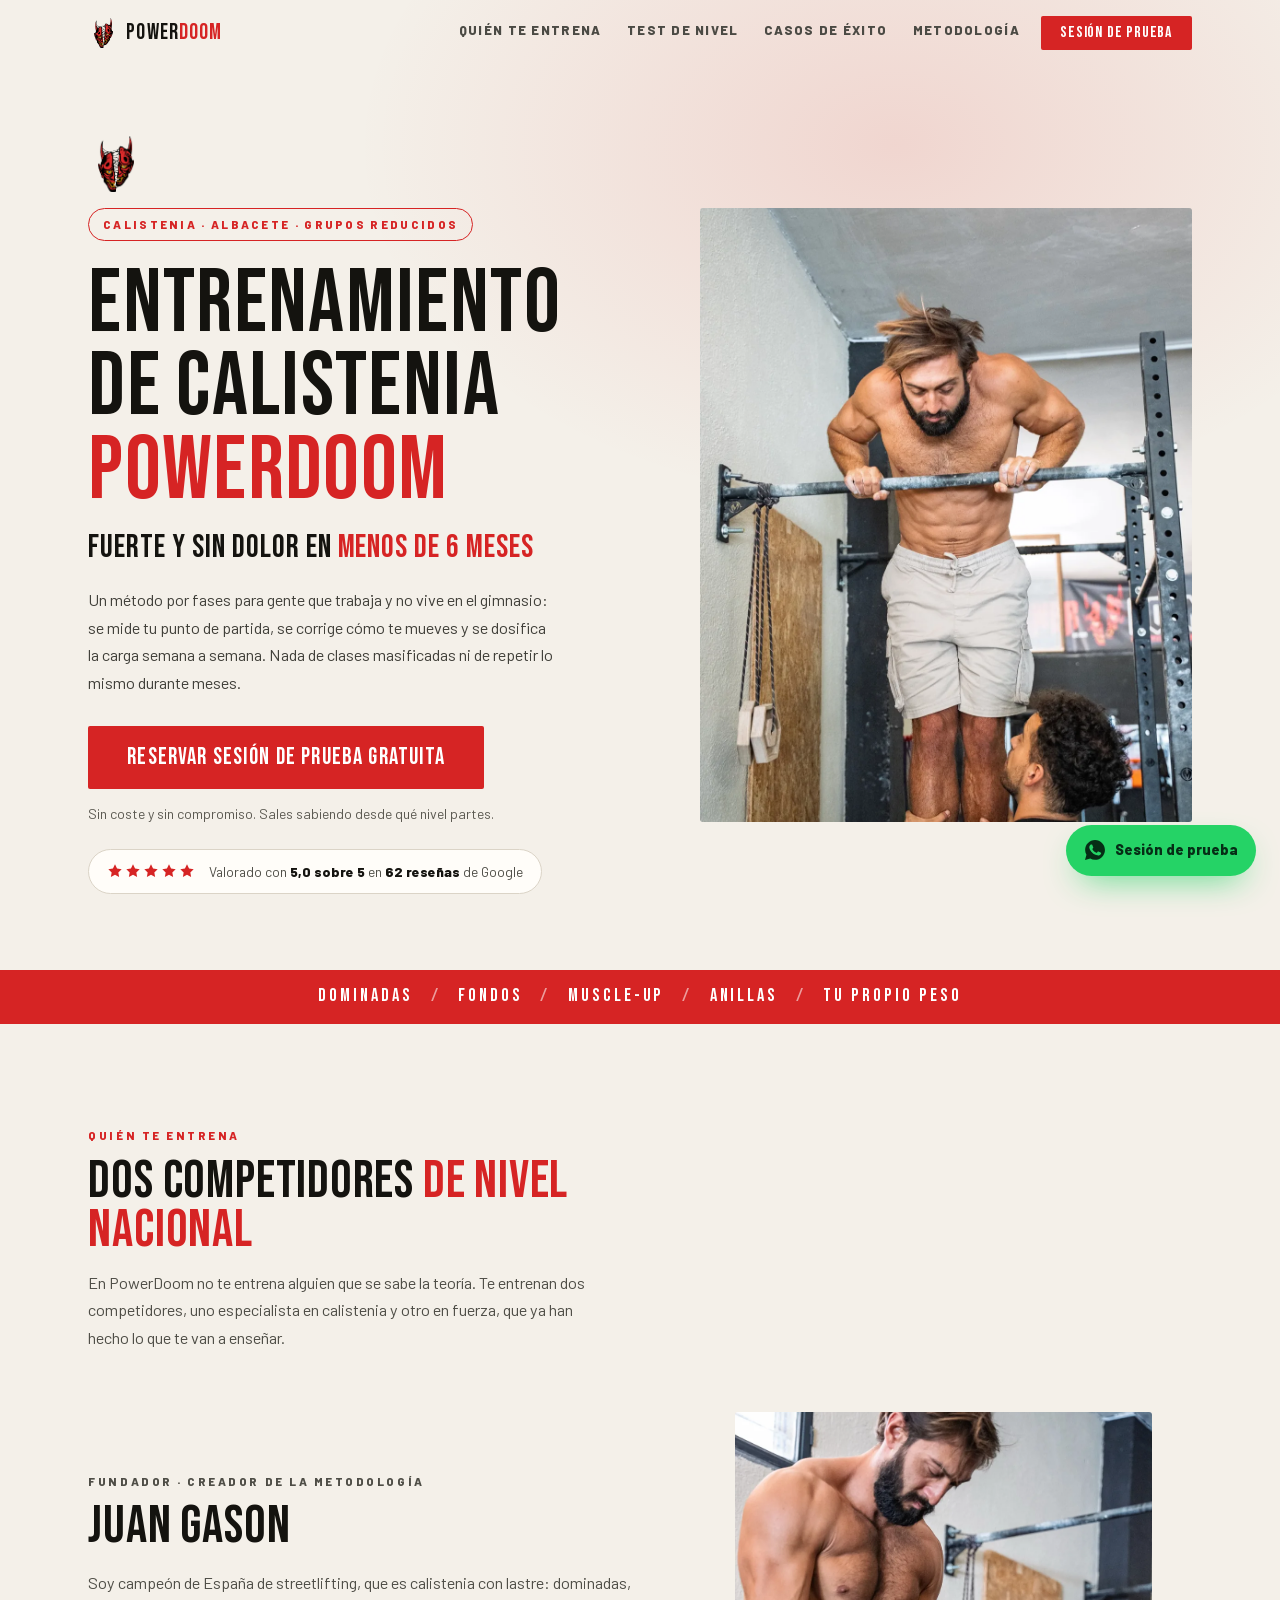
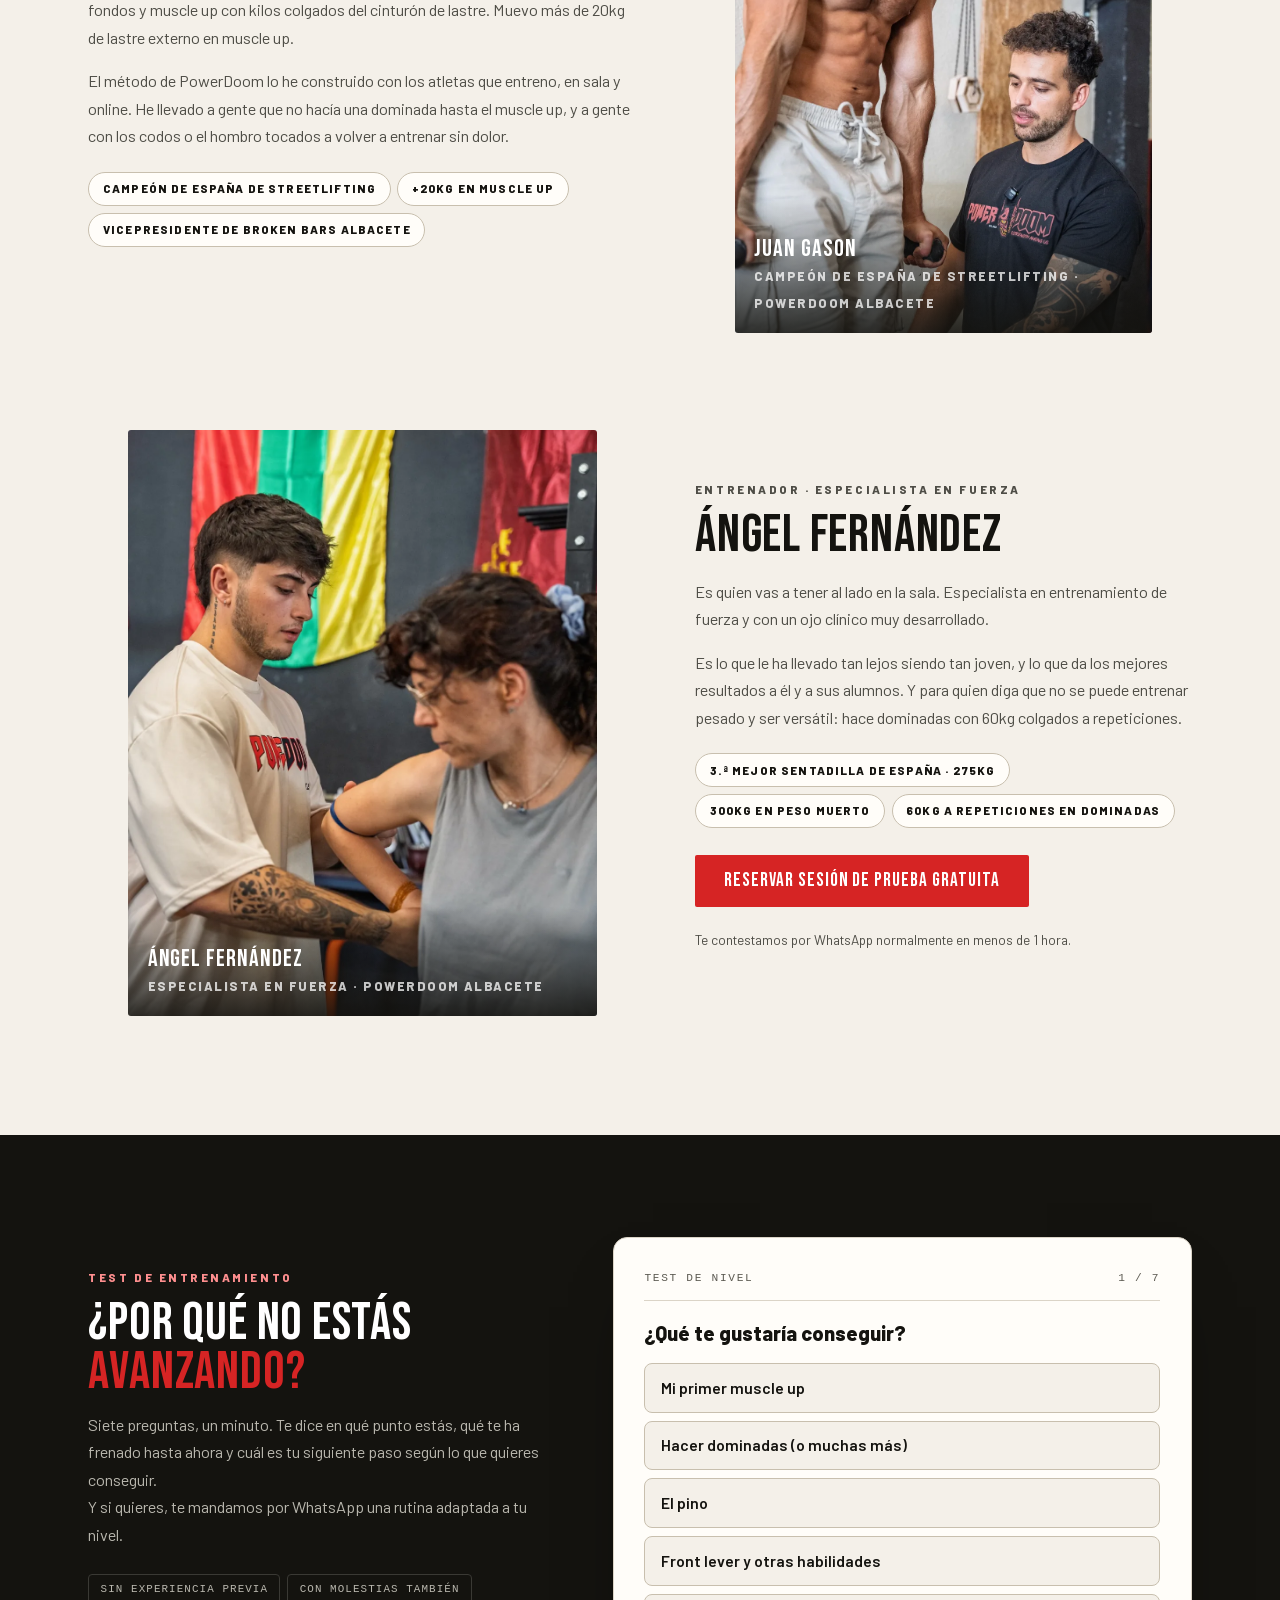
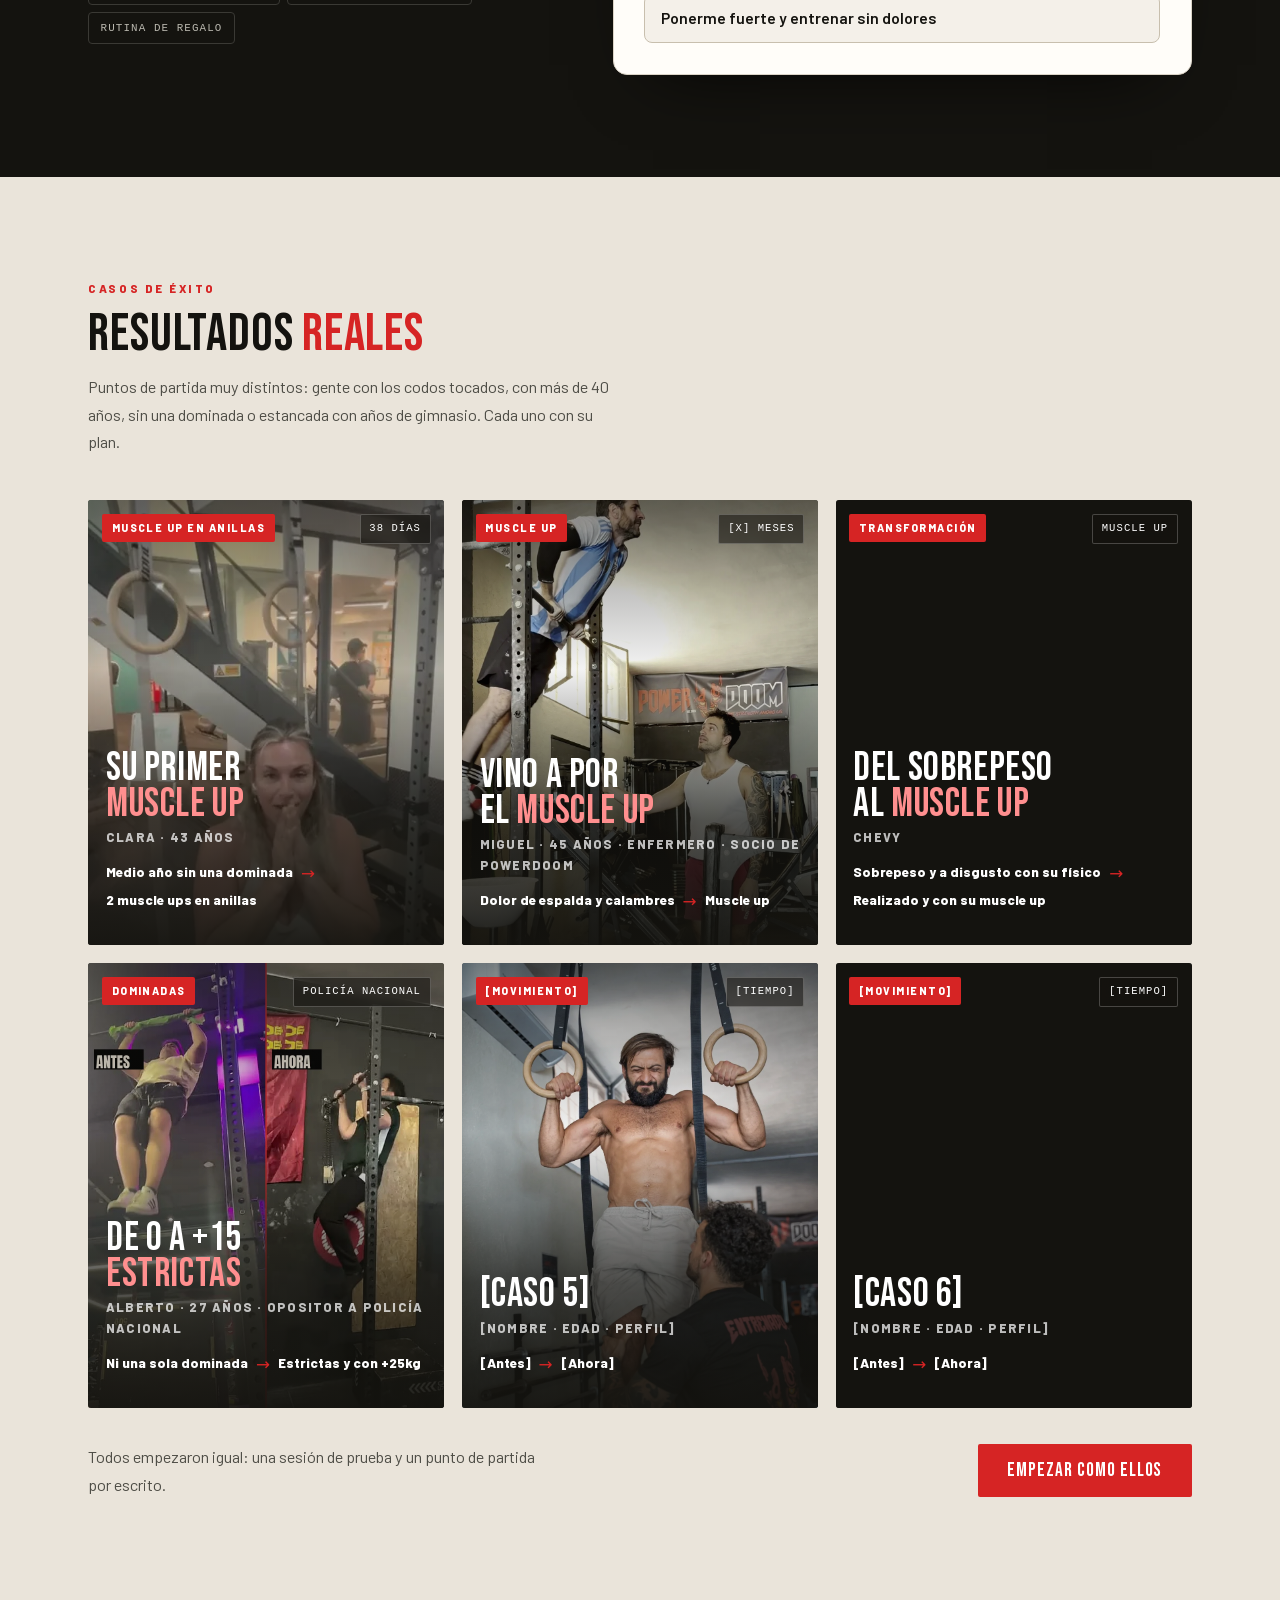
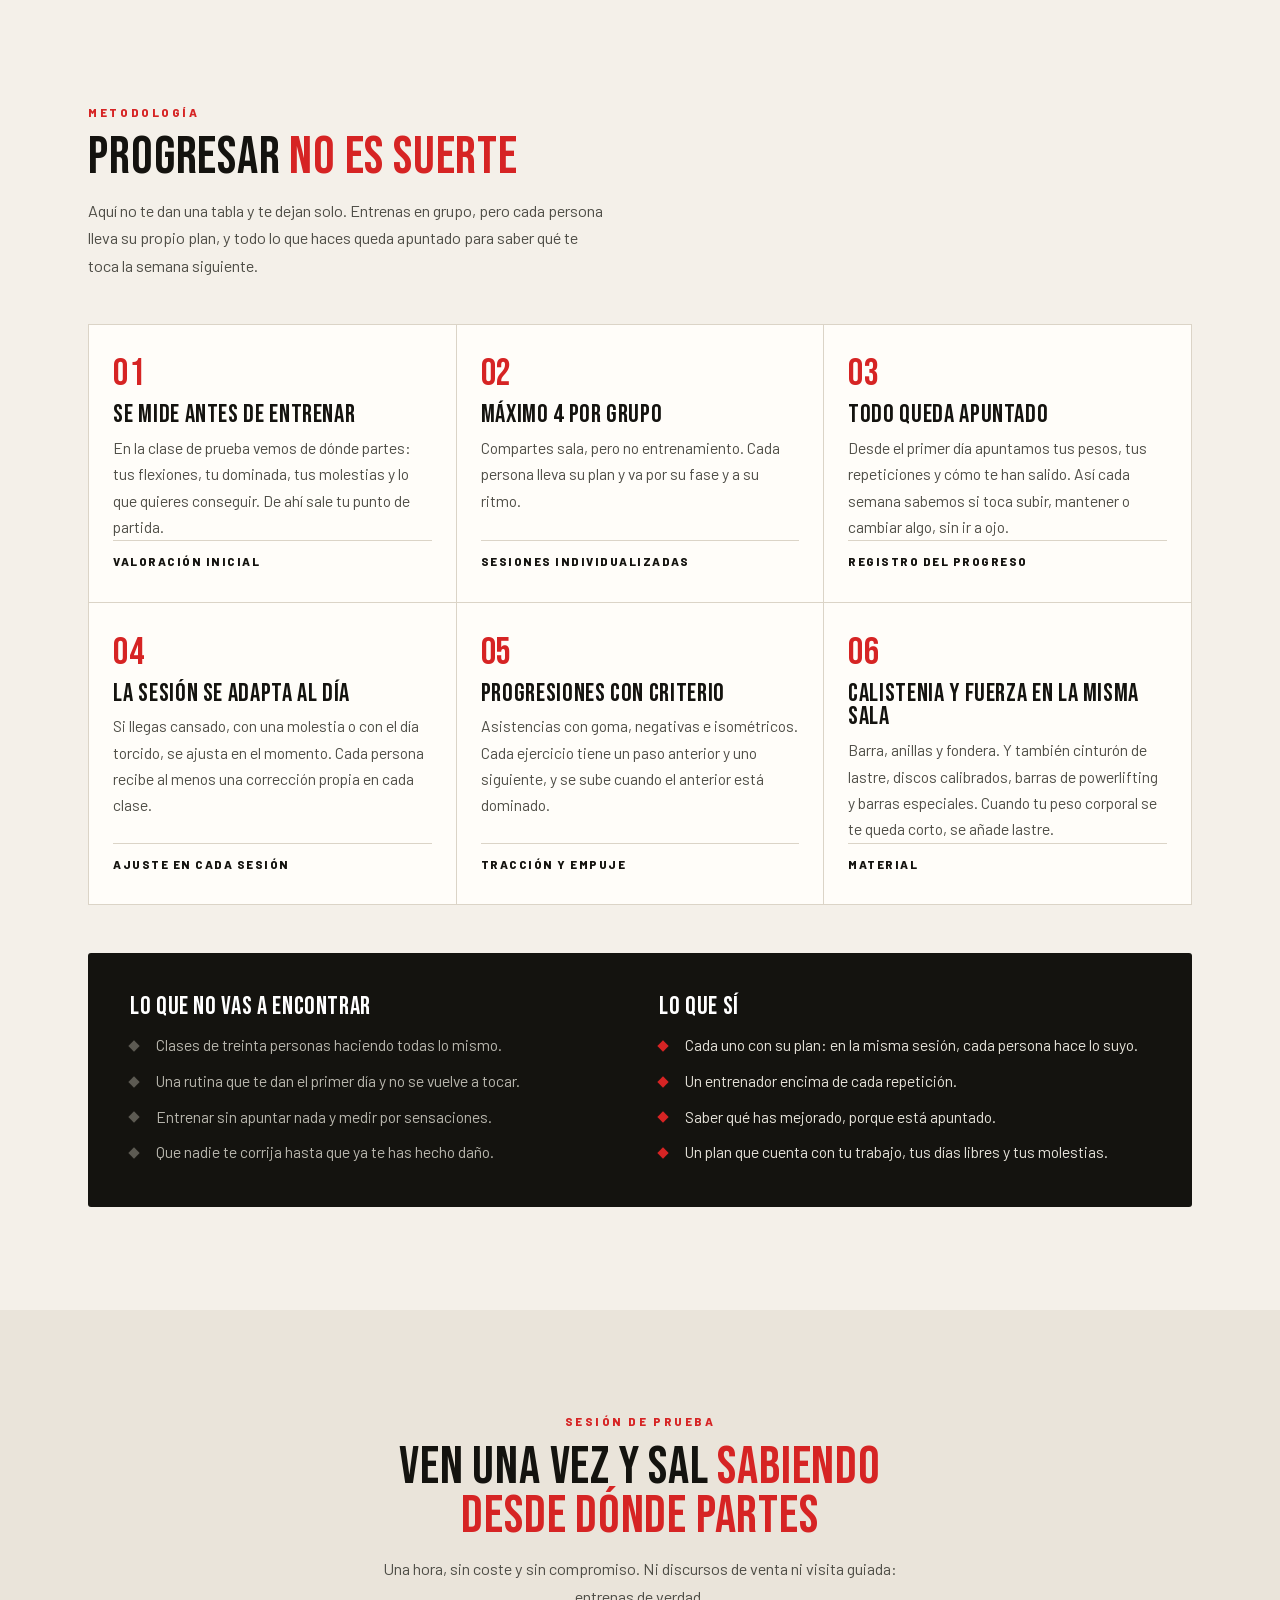
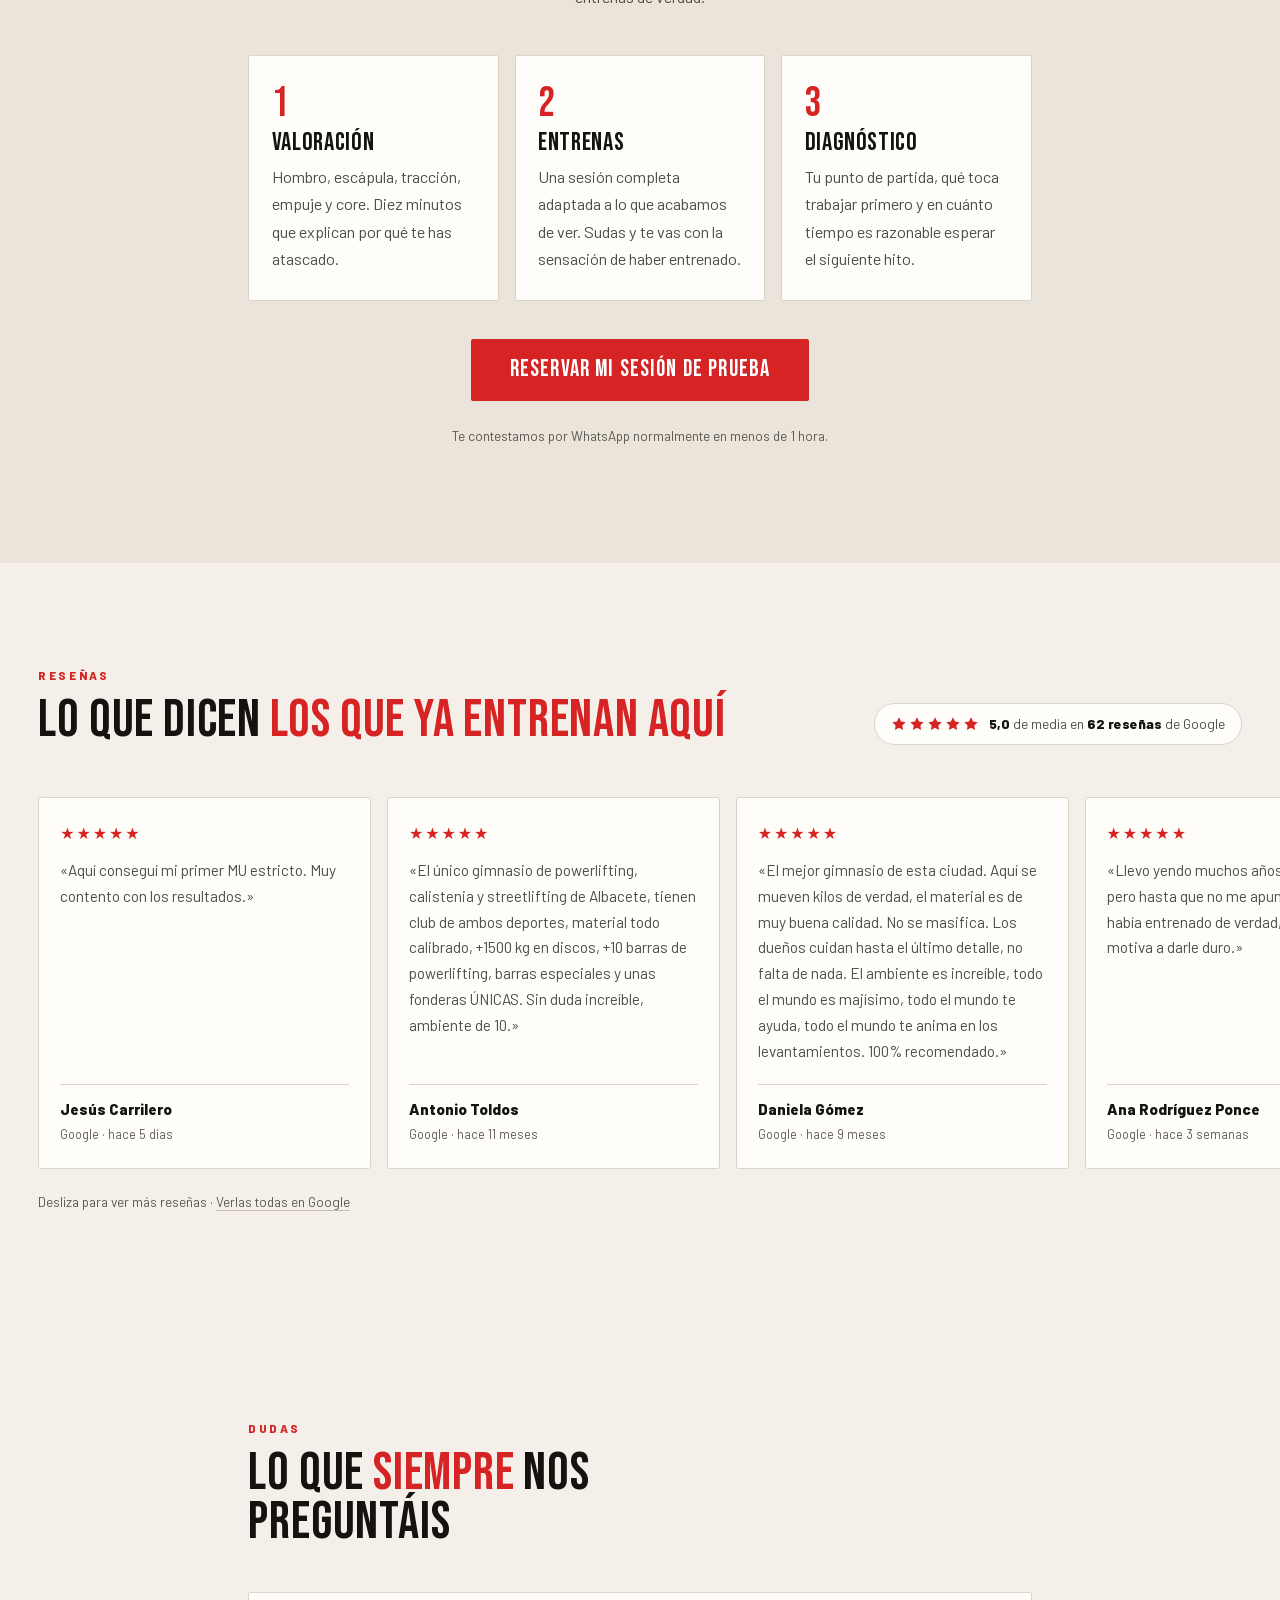
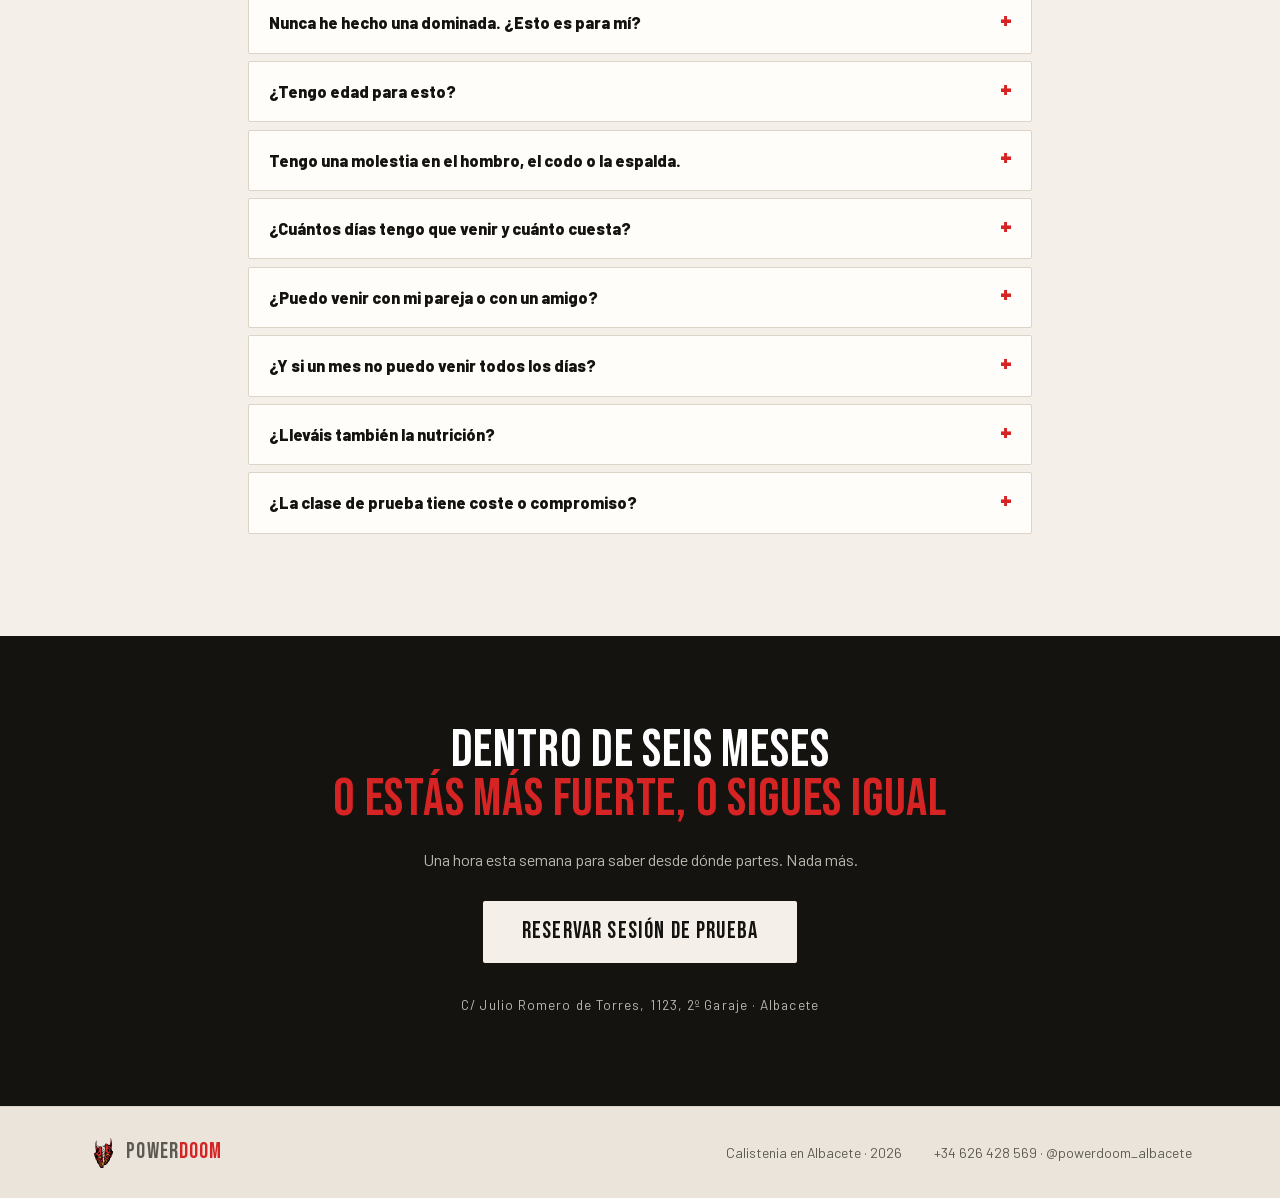
==== commit ffbc77fd: "Cambio de chevy" ====
--- a/index.html
+++ b/index.html
@@ -288,14 +288,14 @@
       </article>
 
       <article class="caso reveal">
-        <div class="caso__ph"><img src="assets/img/fotos/caso-chevi.webp" alt="Chevi antes y ahora" width="1080" height="1350" style="object-position:50% 50%" loading="lazy" decoding="async"></div>
+        <div class="caso__ph"><img src="assets/img/fotos/caso-chevi.webp" alt="Chevy antes y ahora" width="1080" height="1350" style="object-position:50% 50%" loading="lazy" decoding="async"></div>
         <div class="caso__top"><span class="caso__badge">Transformación</span><span class="caso__time">Muscle up</span></div>
         <div class="caso__body">
           <p class="caso__big">Del sobrepeso<br>al <em>muscle up</em></p>
-          <p class="caso__who">Chevi</p>
+          <p class="caso__who">Chevy</p>
           <p class="caso__ba"><b>Sobrepeso y a disgusto con su físico</b><i>→</i><b>Realizado y con su muscle up</b></p>
           <p class="caso__q">Tenía sobrepeso y no estaba a gusto con su físico. Hoy se siente realizado con lo que ve en el espejo y ha conseguido algo que antes veía muy lejos: el muscle up.</p>
-          <p class="caso__q"><a href="https://youtu.be/fTvJttNjKJI" target="_blank" rel="noopener" style="color:#fff;text-decoration:underline">Ver su caso completo →</a></p>
+          <p class="caso__q"><a href="https://www.youtube.com/shorts/FKYJEyEU9Ng?feature=share" target="_blank" rel="noopener" style="color:#fff;text-decoration:underline">Ver su caso completo →</a></p>
         </div>
         <span class="caso__bar"></span>
       </article>
